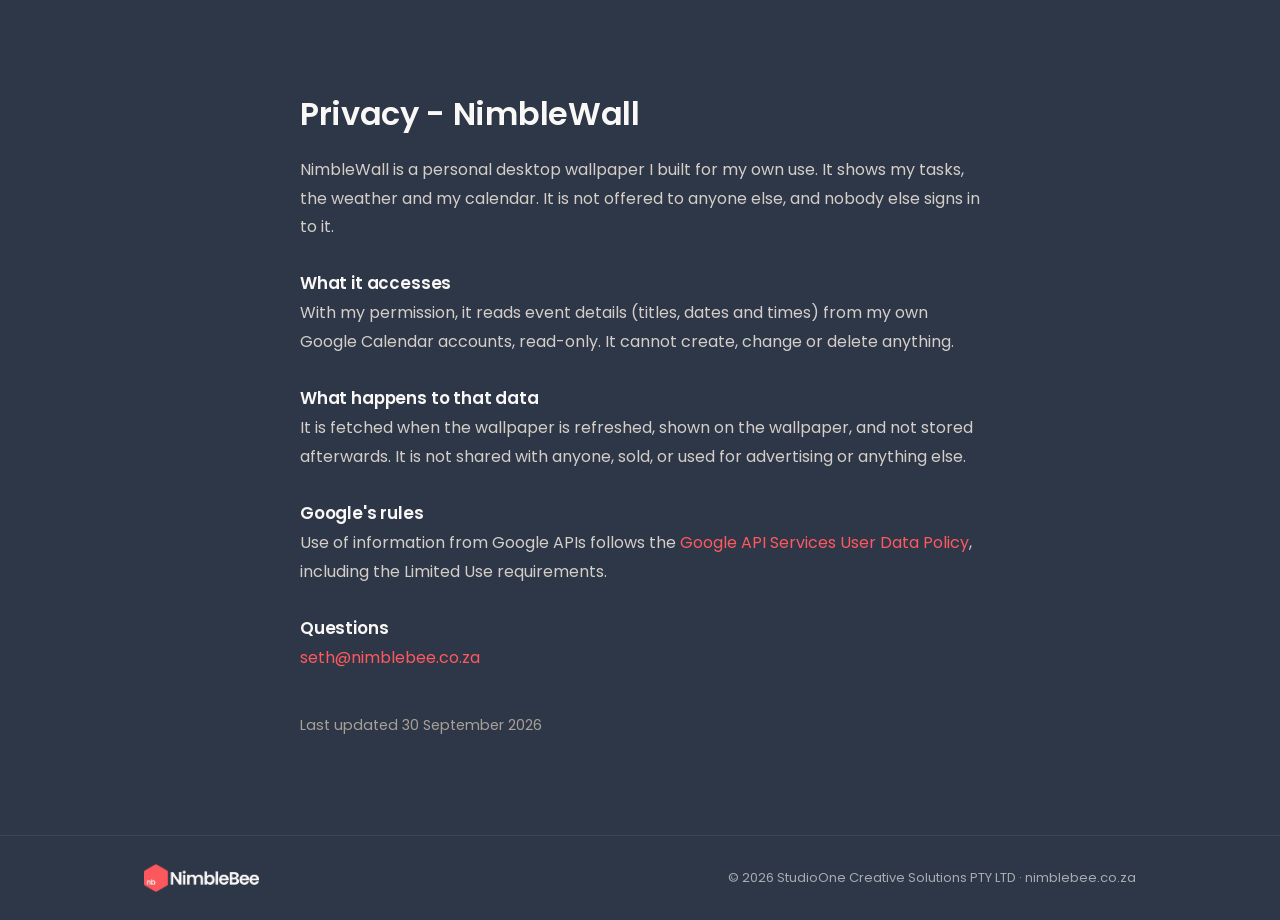
==== privacy.html @ 95781633 "Add privacy page for NimbleWall Google Calendar consent Co-Authored-By: Claude Sonnet 5.5 <noreply@a" ====
<!DOCTYPE html>
<html lang="en">
<head>
  <meta charset="UTF-8" />
  <meta name="viewport" content="width=device-width, initial-scale=1.0" />
  <title>Privacy - NimbleWall | NimbleBee</title>
  <meta name="description" content="How NimbleWall, a personal desktop wallpaper, uses Google Calendar data." />
  <meta name="robots" content="noindex" />
  <link rel="preconnect" href="https://fonts.googleapis.com" />
  <link rel="preconnect" href="https://fonts.gstatic.com" crossorigin />
  <link href="https://fonts.googleapis.com/css2?family=Cormorant+Garamond:wght@300&family=Poppins:wght@300;400;500;600;700&display=swap" rel="stylesheet" />
  <link rel="stylesheet" href="css/main.css" />
  <link rel="icon" type="image/png" sizes="32x32" href="assets/favicon/favicon-32.png" />
  <style>
    .policy { max-width: 680px; margin: 0 auto; padding: 6rem 0 5rem; }
    .policy h1 { font-size: 2rem; font-weight: 600; margin: 0 0 1.5rem; }
    .policy h2 { font-size: 1.05rem; font-weight: 600; margin: 2rem 0 0.4rem; }
    .policy p { margin: 0 0 1rem; color: var(--fg-2-on-dark); }
    .policy a { color: var(--coral); }
    .policy .updated { color: var(--fg-3-on-dark); font-size: 0.9rem; margin-top: 2.5rem; }
  </style>
</head>
<body>
  <main class="container">
    <article class="policy">
      <h1>Privacy - NimbleWall</h1>

      <p>NimbleWall is a personal desktop wallpaper I built for my own use. It shows my tasks, the weather and my calendar. It is not offered to anyone else, and nobody else signs in to it.</p>

      <h2>What it accesses</h2>
      <p>With my permission, it reads event details (titles, dates and times) from my own Google Calendar accounts, read-only. It cannot create, change or delete anything.</p>

      <h2>What happens to that data</h2>
      <p>It is fetched when the wallpaper is refreshed, shown on the wallpaper, and not stored afterwards. It is not shared with anyone, sold, or used for advertising or anything else.</p>

      <h2>Google's rules</h2>
      <p>Use of information from Google APIs follows the <a href="https://developers.google.com/terms/api-services-user-data-policy" rel="noopener">Google API Services User Data Policy</a>, including the Limited Use requirements.</p>

      <h2>Questions</h2>
      <p><a href="mailto:seth@nimblebee.co.za">seth@nimblebee.co.za</a></p>

      <p class="updated">Last updated 30 September 2026</p>
    </article>
  </main>

  <footer>
    <div class="container footer-inner">
      <img src="assets/brand/logomark - light - trans.png" alt="NimbleBee" height="28" class="footer-logo" />
      <p class="footer-copy">© 2026 StudioOne Creative Solutions PTY LTD · <a href="/" style="color:inherit">nimblebee.co.za</a></p>
    </div>
  </footer>
</body>
</html>
---- css/main.css ----
/* ================================
   NimbleBee — main.css
   ================================ */

/* --- Custom Properties (see nimblebee/design-system/ for full brand system) --- */
:root {
  /* brand */
  --charcoal:  #2D3748;
  --coral:     #FF595E;
  --emerald:   #10B981;
  --offwhite:  #FAF8F6;

  /* neutral ramp */
  --neutral-50:  #FAF8F6;
  --neutral-100: #F3EFEA;
  --neutral-200: #E8E4DF;
  --neutral-300: #D4CEC7;
  --neutral-400: #A8A097;
  --neutral-500: #78716A;
  --neutral-600: #565049;
  --neutral-700: #3D3933;
  --neutral-800: #2D3748;
  --neutral-900: #1A202C;

  /* semantic text/surface/border */
  --text-dark:        #FAF8F6;
  --text-dark-muted:  rgba(250, 248, 246, 0.60);
  --text-light:       #2D3748;
  --text-light-muted: #78716A;

  --fg-1: var(--neutral-800);
  --fg-2: var(--neutral-600);
  --fg-3: var(--neutral-500);
  --fg-1-on-dark: var(--offwhite);
  --fg-2-on-dark: var(--neutral-300);
  --fg-3-on-dark: var(--neutral-400);
  --bg-1: var(--offwhite);
  --bg-2: var(--neutral-100);
  --border-1: var(--neutral-300);

  /* status + accents */
  --positive-surface: #E7F8F1;
  --positive-base:    #10B981;
  --positive-text:    #0B8B62;
  --emphasis-surface: #FFE9EA;
  --emphasis-base:    #FF595E;
  --emphasis-text:    #D8474B;
  --accent-amber:  #F59E0B;
  --accent-cyan:   #06B6D4;
  --accent-pink:   #E11D74;
  --accent-orange: #EA580C;

  /* type */
  --font-sans:  'Poppins', system-ui, sans-serif;
  --font-serif: 'Cormorant Garamond', Georgia, serif;

  --text-display-lg: 56px;
  --text-display-md: 40px;
  --text-h3:      28px;
  --text-h4:      22px;
  --text-lede:    18px;
  --text-body:    16px;
  --text-small:   14px;
  --text-meta:    12px;
  --text-eyebrow: 24px;

  --weight-light:    300;
  --weight-regular:  400;
  --weight-medium:   500;
  --weight-semibold: 600;
  --weight-bold:     700;

  --leading-tight:  1.15;
  --leading-normal: 1.5;
  --leading-loose:  1.7;
  --tracking-eyebrow: 0.2em;

  /* layout */
  --section-pad:   clamp(5rem, 10vw, 9rem);
  --container-max: 1120px;
  --container-pad: clamp(1.5rem, 5vw, 5rem);

  /* spacing + radius scale */
  --sp-1: 4px;   --sp-2: 8px;   --sp-3: 12px;  --sp-4: 16px;  --sp-5: 24px;
  --sp-6: 32px;  --sp-7: 48px;  --sp-8: 64px;  --sp-9: 96px;  --sp-10: 128px;
  --r-sm: 2px;
  --r-md: 6px;
  --r-lg: 12px;
  --r-xl: 24px;

  /* shadows + accent glows (glow base already tuned to v3.1's 1.1x hover intensity) */
  --shadow-sm: 0 1px 2px 0 rgba(45, 55, 72, 0.08);
  --shadow-md: 0 4px 6px -1px rgba(45, 55, 72, 0.12), 0 2px 4px -2px rgba(45, 55, 72, 0.10);
  --shadow-lg: 0 10px 15px -3px rgba(45, 55, 72, 0.14), 0 4px 6px -4px rgba(45, 55, 72, 0.12);
  --glow-coral:   0 0 22px 0 rgba(255, 89, 94, 0.495);
  --glow-emerald: 0 0 22px 0 rgba(16, 185, 129, 0.495);

  /* gradients */
  --gradient-angle: 135deg;
  --gradient-section-charcoal: linear-gradient(135deg, #2D3748 0%, #1A202C 100%);
  --gradient-section-offwhite: linear-gradient(135deg, #FAF8F6 0%, #D4CEC7 100%);
  --gradient-card:              linear-gradient(135deg, #FAF8F6 0%, #F3EFEA 100%);
  --gradient-cta-coral:         linear-gradient(135deg, #FF595E 0%, #A81E23 100%);
  --gradient-cta-emerald:       linear-gradient(135deg, #10B981 0%, #006830 100%);

  /* motion */
  --ease-out:      cubic-bezier(0.25, 0.46, 0.45, 0.94);
  --ease-standard: cubic-bezier(0.4, 0, 0.2, 1);
  --stagger-step:     70ms;
  --reveal-duration: 420ms;
}

/* --- Reset --- */
*, *::before, *::after {
  box-sizing: border-box;
  margin: 0;
  padding: 0;
}

html {
  scroll-behavior: smooth;
  -webkit-font-smoothing: antialiased;
  -moz-osx-font-smoothing: grayscale;
}

body {
  background: var(--charcoal);
  color: var(--text-dark);
  font-family: var(--font-sans);
  font-size: 1rem;
  font-weight: 400;
  line-height: 1.7;
  overflow-x: clip;
}

html {
  overflow-x: clip;
}

img {
  display: block;
  max-width: 100%;
}

a {
  color: inherit;
  text-decoration: none;
}

/* --- Container --- */
.container {
  width: 100%;
  max-width: var(--container-max);
  margin: 0 auto;
  padding: 0 var(--container-pad);
}

.container-center {
  text-align: center;
  display: flex;
  flex-direction: column;
  align-items: center;
}

/* --- Sections --- */
.section-dark {
  background: var(--gradient-section-charcoal);
  color: var(--text-dark);
  padding: var(--section-pad) 0;
  position: relative;
}

.section-light {
  background: var(--gradient-section-offwhite);
  color: var(--text-light);
  padding: var(--section-pad) 0;
  position: relative;
}

/* --- Section diagonal transitions via ::after on each section --- */
.section-dark,
.section-light {
  position: relative;
  z-index: 0;
  overflow: visible;
}

/* Section dividers — plain horizontal line where one section hands off to the next
   (replaces the old diagonal clip-path wedge, which showed a visible seam against
   the new gradient section backgrounds) */
.section-dark.edge-to-light {
  border-bottom: 1px solid rgba(250, 248, 246, 0.12);
}

.section-light.edge-to-dark {
  border-bottom: 1px solid rgba(45, 55, 72, 0.10);
}

/* --- Typography --- */

/* Eyebrow / section label — Cormorant Garamond, strict brand rule:
   Light 300, upright (never italic), emerald, letter-spaced, uppercase */
.eyebrow {
  font-family: var(--font-serif);
  font-weight: 300;
  font-style: normal;
  font-size: 0.8125rem;
  letter-spacing: 0.22em;
  text-transform: uppercase;
  color: var(--emerald);
  margin-bottom: 1rem;
  display: block;
}

h1, h2, h3 {
  font-family: var(--font-sans);
  line-height: 1.12;
}

h1 {
  font-size: clamp(2.6rem, 5.5vw, 4.5rem);
  font-weight: 300;
  margin-bottom: 1.75rem;
  color: var(--text-dark);
  letter-spacing: -0.01em;
}

.h1-bold {
  font-weight: 700;
  display: block;
}

h2 {
  font-size: clamp(1.8rem, 3.5vw, 3rem);
  font-weight: 600;
  margin-bottom: 1.5rem;
  letter-spacing: -0.01em;
}

.section-light h2 {
  color: var(--text-light);
}

h3 {
  font-size: clamp(1.1rem, 1.8vw, 1.3rem);
  font-weight: 600;
  margin-bottom: 0.75rem;
}

.section-light h3 {
  color: var(--text-light);
}

p {
  line-height: 1.8;
  margin-bottom: 1.25rem;
}

p:last-child {
  margin-bottom: 0;
}

.body-lg {
  font-size: clamp(1rem, 1.4vw, 1.175rem);
  font-weight: 300;
  line-height: 1.9;
  max-width: 680px;
}

.section-light .body-lg {
  color: var(--text-light);
}

/* --- Buttons --- */
.btn {
  display: inline-block;
  font-family: var(--font-sans);
  font-size: 0.9375rem;
  font-weight: 500;
  letter-spacing: 0.02em;
  padding: 0.8125rem 2rem;
  border-radius: 999px;
  cursor: pointer;
  box-shadow: var(--shadow-sm);
  transition: filter 0.22s var(--ease-out), box-shadow 0.22s var(--ease-out);
  border: none;
  text-decoration: none;
  line-height: 1;
}

.btn-coral {
  background: var(--gradient-cta-coral);
  color: var(--offwhite);
  text-shadow: 0 1px 2px rgba(0, 0, 0, 0.2);
}

.btn:hover {
  filter: brightness(1.06);
  animation: btn-pop 280ms var(--ease-standard);
}

@keyframes btn-pop {
  0%   { transform: scale(1); }
  50%  { transform: scale(1.05); }
  100% { transform: scale(1); }
}

/* accent glow follows the surface the button sits on, not the button's own fill */
.section-dark .btn:hover {
  box-shadow: var(--shadow-sm), var(--glow-emerald);
}

.section-light .btn:hover,
#nav .btn:hover,
.persona-panel-inner .btn:hover {
  box-shadow: var(--shadow-sm), var(--glow-coral);
}

.btn-lg {
  font-size: 1.0625rem;
  padding: 1rem 2.75rem;
  margin-top: 1.5rem;
}

/* --- Forms --- */
input,
select,
textarea {
  font-family: var(--font-sans);
  font-size: var(--text-body);
  color: var(--text-light);
  background: var(--offwhite);
  border: 1.5px solid var(--border-1);
  border-radius: var(--r-md);
  padding: 0.75rem 1rem;
  transition: border-color 150ms var(--ease-standard), box-shadow 150ms var(--ease-standard);
}

input:focus,
select:focus,
textarea:focus {
  outline: none;
  border-color: var(--emerald);
  box-shadow: 0 0 0 3px rgba(16, 185, 129, 0.18);
}

/* --- Nav links (dormant — nav currently has only a logo + CTA button; ready for text links) --- */
.nav-link {
  position: relative;
  display: inline-block;
  font-family: var(--font-sans);
  font-size: 0.9375rem;
  font-weight: 500;
  color: inherit;
  text-decoration: none;
  padding-bottom: 4px;
}

.nav-link::after {
  content: '';
  position: absolute;
  left: 0;
  bottom: 0;
  height: 2px;
  width: 0%;
  background: var(--emerald);
  transition: width 440ms var(--ease-standard);
}

.section-dark .nav-link::after {
  background: var(--coral);
}

.nav-link:hover::after,
.nav-link.active::after {
  width: 100%;
}

/* --- Toggle switches (dormant — none on the site yet) ---
   Expected markup: <button class="switch" role="switch" aria-checked="false"><span class="switch-thumb"></span></button>
   Toggle JS should briefly add/remove `.is-toggling` on state change to trigger the pop keyframe. */
.switch {
  position: relative;
  display: inline-flex;
  align-items: center;
  width: 40px;
  height: 22px;
  border-radius: 999px;
  background: var(--neutral-300);
  border: none;
  padding: 0;
  cursor: pointer;
  transition: background 150ms ease;
}

.switch[aria-checked="true"] {
  background: var(--emerald);
}

.switch-thumb {
  position: absolute;
  top: 2px;
  left: 2px;
  width: 18px;
  height: 18px;
  border-radius: 50%;
  background: var(--offwhite);
  box-shadow: var(--shadow-sm);
  transition: left 150ms ease;
}

.switch[aria-checked="true"] .switch-thumb {
  left: 20px;
}

.switch.is-toggling .switch-thumb {
  animation: switch-pop 220ms var(--ease-standard);
}

@keyframes switch-pop {
  0%   { transform: scale(1); }
  50%  { transform: scale(1.18); }
  100% { transform: scale(1); }
}

/* --- NAV --- */
#nav {
  position: fixed;
  top: 0;
  left: 0;
  right: 0;
  z-index: 100;
  background: var(--offwhite);
  transition: background 0.35s ease, box-shadow 0.35s ease;
}

.nav-inner {
  display: grid;
  grid-template-columns: 1fr auto 1fr;
  align-items: center;
  width: 100%;
  padding: 0.75rem var(--container-pad);
}

.nav-logo {
  justify-self: start;
}

.nav-links {
  display: flex;
  align-items: center;
  gap: 2rem;
  justify-self: center;
}

.nav-links .nav-link {
  color: var(--text-light);
}

.nav-actions {
  display: flex;
  align-items: center;
  gap: 1.25rem;
  justify-self: end;
}

.nav-cta--mobile {
  display: none;
}

#nav.scrolled {
  background: rgba(250, 248, 246, 0.80);
  backdrop-filter: blur(12px);
  -webkit-backdrop-filter: blur(12px);
  box-shadow: 0 1px 0 rgba(45, 55, 72, 0.10);
}

.nav-logo img {
  height: 32px;
  width: auto;
  object-fit: contain;
}

/* --- Nav: hamburger toggle (hidden on desktop, shown below the nav breakpoint) --- */
.nav-toggle {
  display: none;
  flex-direction: column;
  justify-content: center;
  align-items: center;
  gap: 5px;
  width: 32px;
  height: 32px;
  padding: 0;
  background: none;
  border: none;
  cursor: pointer;
  flex-shrink: 0;
}

.nav-toggle-bar {
  display: block;
  width: 22px;
  height: 2px;
  border-radius: 2px;
  background: var(--text-light);
  transition: transform 220ms var(--ease-standard), opacity 220ms var(--ease-standard);
}

#nav.nav-open .nav-toggle-bar:nth-child(1) {
  transform: translateY(7px) rotate(45deg);
}

#nav.nav-open .nav-toggle-bar:nth-child(2) {
  opacity: 0;
}

#nav.nav-open .nav-toggle-bar:nth-child(3) {
  transform: translateY(-7px) rotate(-45deg);
}

@media (max-width: 860px) {
  .nav-inner {
    display: flex;
    justify-content: space-between;
    align-items: center;
  }

  .nav-toggle {
    display: flex;
  }

  .nav-links {
    position: absolute;
    top: 100%;
    left: 0;
    right: 0;
    width: 100%;
    flex-direction: column;
    align-items: flex-start;
    gap: 0;
    background: var(--offwhite);
    padding: 0 var(--container-pad);
    max-height: 0;
    overflow: hidden;
    box-shadow: 0 1px 0 rgba(45, 55, 72, 0.10);
    transition: max-height 320ms var(--ease-standard), padding 320ms var(--ease-standard);
  }

  #nav.nav-open .nav-links {
    max-height: 420px;
    padding: 0.5rem var(--container-pad) 1.5rem;
  }

  .nav-links .nav-link {
    width: 100%;
    padding: 0.875rem 0;
  }

  .nav-actions .nav-cta {
    display: none;
  }

  .nav-cta--mobile {
    display: block;
    width: 100%;
    text-align: center;
    margin-top: 0.75rem;
  }
}

/* --- HERO --- */
#hero {
  min-height: 100vh;
  display: flex;
  align-items: center;
  position: relative;
  overflow: hidden; /* clips hex cluster at viewport edges */
  padding-top: calc(var(--section-pad) + 80px);
  padding-bottom: var(--section-pad);
}

.hero-content {
  position: relative;
  z-index: 2;
  max-width: 560px;
}

.hero-body {
  font-size: clamp(1rem, 1.3vw, 1.1rem);
  font-weight: 300;
  color: var(--text-dark-muted);
  max-width: 500px;
  margin-bottom: 2.5rem;
  line-height: 1.85;
}

/* Hero background video */
.hero-video-bg {
  position: absolute;
  inset: 0;
  z-index: 0;
  overflow: hidden;
}

.hero-video-bg video {
  position: absolute;
  inset: 0;
  width: 100%;
  height: 100%;
  object-fit: cover;
  display: block;
}

.hero-video--intro {
  z-index: 2;
  opacity: 1;
  transition: opacity 0.6s ease;
}

.hero-video--intro.is-hidden {
  opacity: 0;
}

.hero-video--loop {
  z-index: 1;
}

.hero-video-scrim {
  position: absolute;
  inset: 0;
  z-index: 3; /* was stacking under both videos (their z-index:1/2 beat this
                 element's default z-index:auto) — overlay had zero effect */
  background: rgba(45, 55, 72, 0.55);
}

/* Scroll-down cue — only needed on mobile, where the hero is capped short of
   100vh and the next section's fade-in content isn't visible yet, so the
   peek at the bottom would otherwise just look like a blank strip */
.hero-scroll-cue {
  display: none;
  position: absolute;
  left: 50%;
  bottom: 18px;
  z-index: 4;
  pointer-events: none;
  transform: translateX(-50%);
  animation: hero-scroll-bounce 1.8s ease-in-out infinite;
}

.hero-scroll-cue::before {
  content: '';
  display: block;
  width: 10px;
  height: 10px;
  border-right: 2px solid rgba(250, 248, 246, 0.6);
  border-bottom: 2px solid rgba(250, 248, 246, 0.6);
  transform: rotate(45deg);
}

@keyframes hero-scroll-bounce {
  0%, 100% { transform: translateX(-50%) translateY(0); opacity: 0.5; }
  50%      { transform: translateX(-50%) translateY(6px); opacity: 0.9; }
}

@media (max-width: 700px) {
  /* video subject (hex) sits right-of-centre in the source frame; on a tall
     mobile crop a plain centre object-position pushes most of it off-screen */
  .hero-video-bg video {
    object-position: 68% center;
  }

  .hero-video-scrim {
    background: linear-gradient(90deg, rgba(45, 55, 72, 0.72) 0%, rgba(45, 55, 72, 0.60) 55%, rgba(45, 55, 72, 0.45) 100%);
  }

  /* pull the hero in a bit short of 100vh so the next section peeks at the
     bottom (also nudges the video's cover-scale down slightly, showing a
     little more of the source frame width). min-height is a content-safe
     floor so nothing clips on short devices — the peek just shrinks there. */
  #hero {
    min-height: 744px;
    height: 744px;
  }

  .hero-content {
    text-align: center;
  }

  .hero-content .eyebrow {
    text-align: left;
    margin-bottom: 1.5rem;
  }

  .hero-content h1 {
    margin-bottom: 2.25rem;
  }

  .hero-content .hero-body {
    margin-bottom: 2.75rem;
  }

  .hero-scroll-cue {
    display: block;
  }
}

/* Hero hex cluster — animated on load, exits on scroll */
.hero-hexes {
  position: absolute;
  right: -350px;
  top: 50%;
  transform: translateY(-50%);
  width: 1400px;
  height: 1400px;
  pointer-events: none;
  z-index: 1;
  will-change: transform, opacity;
}

.hero-hex {
  position: absolute;
  width: 440px;
  height: 510px;
  opacity: 0.22;
  transition: transform 1.4s var(--ease-out), opacity 1.4s var(--ease-out);
  will-change: transform, opacity;
}

.hero-hex img {
  width: 100%;
  height: 100%;
  object-fit: contain;
  display: block;
  filter: brightness(1.4);
}

/* Honeycomb cluster positions — doubled from original 220×255px layout.
   Container 1400×1400, cluster center at (700,700).
   Each div top-left = center_x - 220, center_y - 255 */
.hero-hex:nth-child(1) { left: 480px; top: 445px; transition-delay: 0s; }     /* center */
.hero-hex:nth-child(2) { left: 700px; top:  65px; transition-delay: 0.08s; }  /* NE */
.hero-hex:nth-child(3) { left: 920px; top: 445px; transition-delay: 0.16s; }  /* E */
.hero-hex:nth-child(4) { left: 700px; top: 825px; transition-delay: 0.24s; }  /* SE */
.hero-hex:nth-child(5) { left: 260px; top: 825px; transition-delay: 0.32s; }  /* SW */
.hero-hex:nth-child(6) { left:  40px; top: 445px; transition-delay: 0.40s; }  /* W */
.hero-hex:nth-child(7) { left: 260px; top:  65px; transition-delay: 0.48s; }  /* NW */

/* --- Scroll reveal --- */
.reveal {
  opacity: 0;
  transform: translateY(28px);
  transition: opacity var(--reveal-duration) var(--ease-standard), transform var(--reveal-duration) var(--ease-standard);
}

.reveal.is-visible {
  opacity: 1;
  transform: translateY(0);
}

/* staggered card reveals — ~70ms per sibling */
.persona-cards .reveal:nth-child(1) { transition-delay: 0ms; }
.persona-cards .reveal:nth-child(2) { transition-delay: var(--stagger-step); }
.persona-cards .reveal:nth-child(3) { transition-delay: calc(var(--stagger-step) * 2); }

.product-cards .reveal:nth-child(1) { transition-delay: 0ms; }
.product-cards .reveal:nth-child(2) { transition-delay: var(--stagger-step); }
.product-cards .reveal:nth-child(3) { transition-delay: calc(var(--stagger-step) * 2); }

/* --- Skeleton shimmer (loading-placeholder utility) --- */
.skeleton {
  background: linear-gradient(90deg, var(--neutral-200) 0%, var(--neutral-100) 50%, var(--neutral-200) 100%);
  background-size: 200% 100%;
  animation: skeleton-shimmer 1.6s ease-in-out infinite;
  border-radius: var(--r-md);
}

@keyframes skeleton-shimmer {
  0%   { background-position: 200% 0; }
  100% { background-position: -200% 0; }
}

/* --- Proof stats (count-up) --- */
.proof-stats {
  display: flex;
  gap: 3rem;
  margin: 2.5rem 0 3rem;
}

.proof-stat-num {
  display: block;
  font-family: var(--font-sans);
  font-size: 2.125rem;
  font-weight: 600;
  color: var(--text-dark);
  line-height: 1;
}

.proof-stat-label {
  margin-top: 0.4rem;
  font-size: 0.875rem;
  color: var(--text-dark-muted);
}

.proof-stats-source {
  font-size: 0.75rem;
  color: var(--text-dark-muted);
  opacity: 0.6;
  margin-top: -1.75rem;
  margin-bottom: 3rem;
  text-align: center;
}

/* centre h2/subline/body at every size — eyebrow stays left (default,
   section isn't container-center); stats row is centred as a group too */
#proof h2,
#proof .proof-subline,
#proof > .container > p:not(.eyebrow):not(.proof-subline):not(.proof-stats-source) {
  text-align: center;
  max-width: 700px;
  margin-left: auto;
  margin-right: auto;
}

.proof-stats {
  justify-content: center;
  text-align: center;
}

/* stats go 2x2 on mobile since 4 no longer fit one row */
@media (max-width: 700px) {
  .proof-stats {
    display: grid;
    grid-template-columns: repeat(2, 1fr);
    gap: 2rem 1.5rem;
  }
}

/* --- Problem section grid --- */
.problem-grid {
  display: grid;
  grid-template-columns: 1fr 1fr;
  gap: 4rem;
  align-items: center;
}

.problem-graphic {
  display: flex;
  align-items: center;
  justify-content: center;
}

/* stack the problem-section grid to 1 column — keep DOM order
   (eyebrow + heading + paragraph, then animation below) and centre text */
@media (max-width: 700px) {
  .problem-grid {
    grid-template-columns: 1fr;
    gap: 2.5rem;
  }

  .problem-text {
    text-align: center;
  }

  .problem-text .eyebrow {
    text-align: left;
  }

  .problem-graphic {
    max-width: 320px;
    margin: 0 auto;
  }
}

.problem-placeholder {
  width: 100%;
  aspect-ratio: 1 / 1;
  border: 1.5px dashed rgba(45, 55, 72, 0.20);
  border-radius: 16px;
  display: flex;
  align-items: center;
  justify-content: center;
}

/* --- Problem section: tool-ecosystem hex animation --- */
.problem-anim {
  width: 100%;
  aspect-ratio: 1 / 1;
  position: relative;
}

.problem-anim svg {
  width: 100%;
  height: 100%;
  display: block;
  overflow: visible;
}

.problem-anim .spoke,
.problem-anim .hexmark-group {
  transform-box: fill-box;
  transform-origin: 50% 50%;
}

.problem-anim .spoke image,
.problem-anim .hexmark-group image {
  filter: drop-shadow(0 10px 18px rgba(45, 55, 72, 0.22)) drop-shadow(0 3px 6px rgba(45, 55, 72, 0.14));
}

/* Ambient tabletop shadow beneath the whole composition. Grows in as the
   shapes gather (matches the combined stagger + hexmark-reveal duration)
   and shrinks out with the hexmark's exit fade. Stays constant size through
   the hold / pop-out / grow phases because the ring's outer reach and the
   grown hexmark's radius are the same value by design — see problemGrowScale. */
.problem-shadow {
  opacity: 0;
  transform: scale(0.4);
  transform-box: fill-box;
  transform-origin: 50% 50%;
  filter: blur(8px);
  transition: opacity 0.5s cubic-bezier(.5, 0, .75, 0), transform 0.5s cubic-bezier(.5, 0, .75, 0);
}

.problem-shadow.show {
  opacity: 1;
  transform: scale(1);
  transition: opacity 1.7s cubic-bezier(.22, .61, .36, 1), transform 1.7s cubic-bezier(.22, .61, .36, 1);
}

.problem-anim .spoke {
  opacity: 0;
  transform: scale(0);
}

.problem-anim .spoke.show {
  animation: problem-pop-in 0.45s cubic-bezier(.34, 1.56, .64, 1) forwards;
}

.problem-anim .spoke.pop-out {
  animation: problem-pop-out 0.35s cubic-bezier(.5, 0, .75, 0) forwards;
}

@keyframes problem-pop-in {
  0%   { opacity: 0; transform: scale(0); }
  100% { opacity: 1; transform: scale(1); }
}

@keyframes problem-pop-out {
  0%   { opacity: 1; transform: scale(1); }
  35%  { opacity: 1; transform: scale(1.12); }
  100% { opacity: 0; transform: scale(0); }
}

.problem-anim .hexmark-group {
  opacity: 0;
  transform: scale(0);
}

.problem-anim .hexmark-group.show {
  animation: problem-pop-in 0.35s cubic-bezier(.34, 1.56, .64, 1) forwards;
}

.problem-anim .hexmark-group.grow {
  animation: problem-grow-pop 0.55s cubic-bezier(.34, 1.56, .64, 1) forwards;
}

/* every keyframe sets BOTH opacity and transform explicitly — avoids a bug
   where stacking two animation-triggering classes at once let the cascade
   silently drop the held opacity from the previous animation.
   --grow-scale is computed in JS from the actual spoke geometry, so the
   hexmark always grows to exactly fill the vacated ring footprint. */
@keyframes problem-grow-pop {
  0%   { opacity: 1; transform: scale(1); }
  60%  { opacity: 1; transform: scale(calc(var(--grow-scale, 2.8) * 1.045)); }
  100% { opacity: 1; transform: scale(var(--grow-scale, 2.8)); }
}

.problem-anim .hexmark-group.exit {
  animation: problem-exit-fade 0.5s cubic-bezier(.5, 0, .75, 0) forwards;
}

@keyframes problem-exit-fade {
  0%   { opacity: 1; transform: scale(var(--grow-scale, 2.8)); }
  100% { opacity: 0; transform: scale(calc(var(--grow-scale, 2.8) * 0.9)); }
}

.problem-placeholder .placeholder-label {
  color: var(--text-light-muted);
  font-size: 0.8125rem;
  opacity: 0.6;
  margin: 0;
}

/* --- What We Do hex (Section 03) --- */
/* Clip wrapper: sits flush with section, clips top/bottom only.
   clip-path right extends 200vw so the hex can bleed off the right edge. */
.what-hex-clip {
  position: absolute;
  inset: 0;
  clip-path: inset(0 -200vw 0 0);
  pointer-events: none;
  z-index: 0;
}

.what-hex-icon {
  position: absolute;
  width: 1080px;
  height: 1080px;
  top: 50%;
  /* Centre aligns with the right-column position of the old grid layout */
  left: calc(50% + 20px);
  transform: translateY(-50%);
  opacity: 0.15;
  will-change: transform;
}

#what .what-body {
  color: var(--text-dark-muted);
  max-width: 620px;
}

#what h2 {
  max-width: 620px;
}

/* centre h2/body on mobile — eyebrow stays left. Font-size is a separate
   later pass, not part of this fix. */
@media (max-width: 700px) {
  #what h2,
  #what .what-body {
    text-align: center;
    margin-left: auto;
    margin-right: auto;
  }

  #why h2,
  #why .body-lg {
    text-align: center;
    margin-left: auto;
    margin-right: auto;
  }
}

/* --- Before / During / After cards --- */
.bda-cards {
  display: grid;
  grid-template-columns: repeat(3, 1fr);
  gap: 1.5rem;
  margin: 3rem 0;
}

.bda-card {
  background: var(--gradient-card);
  border: 1px solid var(--border-1);
  border-radius: var(--r-lg);
  padding: 1.75rem;
  box-shadow: var(--shadow-sm);
  transition: transform 0.24s var(--ease-standard), box-shadow 0.24s var(--ease-standard);
}

.bda-card:hover {
  transform: translateY(-4px);
  box-shadow: var(--shadow-md), var(--glow-coral);
}

.bda-label {
  font-family: var(--font-sans);
  font-weight: 700;
  font-size: 1.125rem;
  color: var(--charcoal);
  margin-bottom: 0.75rem;
  line-height: 1;
}

.bda-card p:last-child {
  font-size: 0.9375rem;
  color: var(--text-light-muted);
  line-height: 1.7;
}

/* --- Steps --- */
.steps {
  display: grid;
  grid-template-columns: repeat(3, 1fr);
  gap: 2rem;
  padding-top: 3rem;
  border-top: 1px solid rgba(45, 55, 72, 0.10);
}

.step p {
  font-size: 0.9375rem;
  color: var(--text-light-muted);
}

/* --- Social proof --- */
.proof-subline {
  font-size: 1.0625rem;
  font-weight: 500;
  color: var(--text-dark-muted);
  margin-bottom: 1.25rem;
  display: block;
}

.product-cards {
  display: grid;
  grid-template-columns: repeat(3, 1fr);
  gap: 1.5rem;
  margin-top: 3rem;
}

/* Flip wrapper: perspective lives on the outer element so the inner rotateY
   reads as 3D; hover-lift also stays on the outer so it never fights the
   inner's own flip transform (two different elements, transforms compose
   independently instead of overwriting one another). */
.product-card {
  perspective: 1600px;
  transition: transform 0.24s var(--ease-standard);
}

.product-card--flip {
  cursor: pointer;
}

.product-card:hover {
  transform: translateY(-4px);
}

.product-card:hover .product-card-face {
  background: rgba(250, 248, 246, 0.08);
  box-shadow: 0 16px 40px rgba(0, 0, 0, 0.25), var(--glow-emerald);
}

.product-card:hover .product-card-flip-hint {
  color: var(--text-dark);
}

/* Front stays in normal flow (so its content height sets the card's height);
   back is absolutely positioned to overlay that same box — avoids needing a
   fixed/aspect-ratio height while card copy lengths vary card to card. */
.product-card-inner {
  position: relative;
  transform-style: preserve-3d;
  transition: transform 0.6s var(--ease-standard);
}

.product-card--flip.is-flipped .product-card-inner {
  transform: rotateY(180deg);
}

.product-card-face {
  /* dark surface: no v3.1 gradient token for this context, so keep the flat translucent fill */
  background: rgba(250, 248, 246, 0.05);
  border: 1px solid rgba(250, 248, 246, 0.09);
  border-radius: var(--r-lg);
  padding: 1.75rem;
  backface-visibility: hidden;
  transition: background 0.24s var(--ease-standard), box-shadow 0.24s var(--ease-standard);
}

.product-card-front {
  display: flex;
  flex-direction: column;
}

.product-card-back {
  position: absolute;
  inset: 0;
  transform: rotateY(180deg);
  display: flex;
  flex-direction: column;
  /* backface-visibility only hides the paint, not hit-testing — without this,
     the absolutely-positioned back stacks above the front by default and
     silently eats clicks (including its own hidden gallery/video controls)
     before the card has ever been flipped */
  pointer-events: none;
}

.product-card--flip.is-flipped .product-card-back {
  pointer-events: auto;
}

.product-card--flip.is-flipped .product-card-front {
  pointer-events: none;
}

.product-icon {
  width: 48px;
  height: 48px;
  margin-bottom: 1.25rem;
}

.product-card h3 {
  color: var(--text-dark);
  margin-bottom: 0.5rem;
}

.product-tagline {
  font-size: 0.875rem;
  font-weight: 400;
  color: var(--emerald);
  margin-bottom: 1rem;
  line-height: 1.55;
}

.product-card-front > p:last-child {
  font-size: 0.9rem;
  color: var(--text-dark-muted);
  line-height: 1.7;
}

.product-card-flip-hint {
  align-self: flex-start;
  margin-top: 1.25rem;
  font-family: var(--font-sans);
  font-size: 0.8125rem;
  font-weight: 500;
  color: var(--emerald);
  display: inline-flex;
  align-items: center;
  gap: 0.35rem;
  transition: color 0.2s var(--ease-standard);
}

.product-card-flip-hint--back {
  align-self: flex-end;
  margin-top: 0;
  margin-bottom: 1rem;
  color: var(--text-dark-muted);
}

/* --- Flip-card back: media gallery (images + tap-to-play YouTube) --- */
.flip-gallery {
  position: relative;
  flex: 1;
  min-height: 160px;
  display: flex;
  overflow-x: auto;
  scroll-snap-type: x mandatory;
  scrollbar-width: none;
  border-radius: var(--r-md);
}

.flip-gallery::-webkit-scrollbar {
  display: none;
}

.flip-gallery-track {
  display: flex;
  width: 100%;
}

.flip-slide {
  flex: 0 0 100%;
  scroll-snap-align: start;
  background: rgba(250, 248, 246, 0.04);
  display: flex;
  align-items: center;
  justify-content: center;
  border-radius: var(--r-md);
}

.flip-slide-icon {
  width: 72px;
  height: 72px;
}

.flip-slide-video {
  position: relative;
  cursor: pointer;
}

.flip-video-thumb {
  width: 100%;
  height: 100%;
  object-fit: cover;
  border-radius: var(--r-md);
}

.flip-video-play {
  position: absolute;
  top: 50%;
  left: 50%;
  transform: translate(-50%, -50%);
  width: 44px;
  height: 44px;
  border-radius: 50%;
  background: rgba(45, 55, 72, 0.55);
  border: 1.5px solid rgba(250, 248, 246, 0.5);
  color: var(--text-dark);
  font-size: 0.9375rem;
  display: flex;
  align-items: center;
  justify-content: center;
  cursor: pointer;
}

.flip-slide-video iframe {
  width: 100%;
  height: 100%;
  border: 0;
  display: block;
  border-radius: var(--r-md);
}

.flip-gallery-nav {
  position: absolute;
  top: 50%;
  transform: translateY(-50%);
  width: 32px;
  height: 32px;
  border-radius: 50%;
  background: rgba(45, 55, 72, 0.6);
  border: 1px solid rgba(250, 248, 246, 0.2);
  color: var(--text-dark);
  cursor: pointer;
  display: flex;
  align-items: center;
  justify-content: center;
  font-size: 1rem;
  line-height: 1;
}

.flip-gallery-prev { left: 0.5rem; }
.flip-gallery-next { right: 0.5rem; }

.flip-gallery-dots {
  display: flex;
  justify-content: center;
  gap: 0.4rem;
  margin-top: 0.75rem;
}

.flip-gallery-dot {
  width: 6px;
  height: 6px;
  border-radius: 50%;
  background: rgba(250, 248, 246, 0.25);
  transition: background 0.2s var(--ease-standard), transform 0.2s var(--ease-standard);
}

.flip-gallery-dot.is-active {
  background: var(--emerald);
  transform: scale(1.25);
}

/* --- Case studies (mobile): full-bleed tap switcher + swipeable media gallery ---
   Desktop keeps .product-cards (3-across grid) untouched. Mobile hides that grid
   and shows this instead: tabs are tap-only (no scroll/swipe on the outer switcher
   at all), so there's no gesture conflict with the swipeable inner .case-gallery. */
.case-mobile {
  display: none;
}

@media (max-width: 700px) {
  .product-cards {
    display: none;
  }

  .case-mobile {
    display: block;
    width: 100vw;
    position: relative;
    left: 50%;
    margin-left: -50vw;
    margin-top: 3rem;
  }

  .case-tabs {
    display: flex;
    flex-wrap: wrap;
    justify-content: center;
    gap: 0.5rem;
    padding: 0 var(--container-pad);
    margin-bottom: 1.5rem;
  }

  .case-tab {
    font-family: var(--font-sans);
    font-size: 0.875rem;
    font-weight: 500;
    color: var(--text-dark-muted);
    background: rgba(250, 248, 246, 0.06);
    border: 1px solid rgba(250, 248, 246, 0.12);
    border-radius: 999px;
    padding: 0.5rem 1.25rem;
    cursor: pointer;
    transition: background 0.2s var(--ease-standard), border-color 0.2s var(--ease-standard), color 0.2s var(--ease-standard);
  }

  .case-tab.is-active {
    background: var(--emerald);
    border-color: var(--emerald);
    color: var(--text-dark);
  }

  .case-panel[hidden] {
    display: none;
  }

  /* Gallery bleeds edge-to-edge; text content below keeps normal container padding */
  .case-gallery {
    width: 100%;
    overflow-x: auto;
    display: flex;
    scroll-snap-type: x mandatory;
    -webkit-overflow-scrolling: touch;
    scrollbar-width: none;
  }

  .case-gallery::-webkit-scrollbar {
    display: none;
  }

  .case-gallery-track {
    display: flex;
    width: 100%;
  }

  .case-slide {
    flex: 0 0 100%;
    scroll-snap-align: start;
    aspect-ratio: 16 / 11;
    background: rgba(250, 248, 246, 0.05);
    display: flex;
    align-items: center;
    justify-content: center;
  }

  .case-slide-icon {
    width: 96px;
    height: 96px;
  }

  .case-gallery-dots {
    display: flex;
    justify-content: center;
    gap: 0.5rem;
    margin: 0.9rem 0 0;
  }

  .case-gallery-dot {
    width: 6px;
    height: 6px;
    border-radius: 50%;
    background: rgba(250, 248, 246, 0.25);
    transition: background 0.2s var(--ease-standard), transform 0.2s var(--ease-standard);
  }

  .case-gallery-dot.is-active {
    background: var(--emerald);
    transform: scale(1.25);
  }

  /* Tap-to-play video slide plumbing — not used by any current case study yet */
  .case-slide-video {
    position: relative;
    cursor: pointer;
  }

  .case-video-thumb {
    width: 100%;
    height: 100%;
    object-fit: cover;
  }

  .case-video-play {
    position: absolute;
    top: 50%;
    left: 50%;
    transform: translate(-50%, -50%);
    width: 56px;
    height: 56px;
    border-radius: 50%;
    background: rgba(45, 55, 72, 0.55);
    border: 1.5px solid rgba(250, 248, 246, 0.5);
    color: var(--text-dark);
    font-size: 1.125rem;
    display: flex;
    align-items: center;
    justify-content: center;
    cursor: pointer;
  }

  .case-slide-video iframe {
    width: 100%;
    height: 100%;
    border: 0;
    display: block;
  }

  .case-body {
    padding: 1.75rem var(--container-pad) 0;
  }

  .case-body h3 {
    color: var(--text-dark);
    margin-bottom: 0.5rem;
  }
}

/* --- Contact / CTA --- */
.section-contact {
  overflow: hidden;
}

.contact-hex {
  position: absolute;
  width: 520px;
  height: auto;
  opacity: 0.04;
  left: 50%;
  top: 50%;
  transform: translate(-50%, -50%);
  pointer-events: none;
  z-index: 0;
}

.section-contact .container {
  position: relative;
  z-index: 1;
}

.section-contact h2 {
  max-width: 560px;
}

.section-contact .body-lg {
  color: var(--text-dark-muted);
  max-width: 560px;
}

/* eyebrow stays left like every other section — .container-center centres the
   rest of this section's flex column, but the eyebrow should opt back out */
.section-contact .eyebrow {
  align-self: flex-start;
}

.contact-form {
  width: 100%;
  max-width: 480px;
  margin-top: 0.5rem;
  display: flex;
  flex-direction: column;
  gap: 1rem;
}

.contact-form-row {
  display: flex;
  gap: 1rem;
}

.contact-form-row input {
  flex: 1 1 0;
  min-width: 0;
}

.contact-form textarea {
  resize: vertical;
  min-height: 90px;
}

.contact-form-actions {
  display: flex;
  flex-direction: column;
  align-items: center;
  gap: 0.85rem;
  margin-top: 0.25rem;
}

.contact-form-actions .btn-lg {
  margin-top: 0;
}

.contact-whatsapp-link {
  font-size: 0.9375rem;
  font-weight: 500;
  color: var(--text-dark-muted);
  text-decoration: underline;
  text-underline-offset: 3px;
  transition: color 0.2s var(--ease-standard);
}

.contact-whatsapp-link:hover {
  color: var(--text-dark);
}

@media (max-width: 700px) {
  .contact-form-row {
    flex-direction: column;
  }
}

/* --- Persona Picker (Section 05) --- */
.persona-picker {
  width: 100%;
}

.persona-cards {
  display: grid;
  grid-template-columns: repeat(3, 1fr);
  gap: 1.25rem;
}

.persona-card {
  background: var(--gradient-card);
  border: 1.5px solid rgba(45, 55, 72, 0.12);
  box-shadow: 0 4px 20px rgba(0, 0, 0, 0.18), 0 1px 4px rgba(0, 0, 0, 0.10);
  border-radius: var(--r-lg);
  padding: 2rem 1.75rem;
  display: flex;
  flex-direction: column;
  align-items: flex-start;
  gap: 0.5rem;
  cursor: pointer;
  text-align: left;
  font-family: var(--font-sans);
  color: var(--text-light);
  transition: background 0.22s var(--ease-standard), border-color 0.22s var(--ease-standard), transform 0.22s var(--ease-standard), box-shadow 0.22s var(--ease-standard);
}

.persona-card:hover {
  background: #fff;
  border-color: rgba(45, 55, 72, 0.22);
  transform: translateY(-4px);
  box-shadow: var(--shadow-md), var(--glow-coral);
}

.persona-card[aria-selected="false"] {
  opacity: 0.80;
}

.persona-card[aria-selected="true"] {
  background: #fff;
  border: 4px solid var(--emerald);
  transform: translateY(-4px);
  box-shadow: 0 8px 24px rgba(45, 55, 72, 0.10);
  opacity: 1;
}

.persona-icon {
  width: 44px;
  height: 44px;
  margin-bottom: 0.75rem;
  opacity: 0.80;
  transition: opacity 0.22s;
}

.persona-card[aria-selected="true"] .persona-icon {
  opacity: 1;
}

.persona-title {
  font-size: 1.0625rem;
  font-weight: 600;
  line-height: 1.3;
  color: var(--text-light);
}

.persona-sub {
  font-size: 0.8125rem;
  color: var(--text-light-muted);
  line-height: 1.5;
}

.persona-dots {
  display: none;
}

/* Rebuild the 3-across grid as a native scroll-snap swipeable row — cards
   don't fit side by side on mobile. Tap-to-select is untouched (still the
   click handler in js/main.js); swiping here only browses, it doesn't select. */
@media (max-width: 700px) {
  .persona-cards {
    display: flex;
    overflow-x: auto;
    scroll-snap-type: x mandatory;
    -webkit-overflow-scrolling: touch;
    gap: 1rem;
    padding-bottom: 0.25rem;
    scrollbar-width: none;
  }

  .persona-cards::-webkit-scrollbar {
    display: none;
  }

  .persona-card {
    flex: 0 0 88%;
    scroll-snap-align: start;
  }

  .persona-dots {
    display: flex;
    justify-content: center;
    gap: 0.5rem;
    margin-top: 1.25rem;
  }

  .persona-dot {
    width: 8px;
    height: 8px;
    border-radius: 50%;
    background: rgba(255, 255, 255, 0.25);
    transition: background 0.2s var(--ease-standard), transform 0.2s var(--ease-standard);
  }

  .persona-dot.is-active {
    background: var(--emerald);
    transform: scale(1.25);
  }
}

/* Panel */
.persona-panel {
  margin-top: 1.5rem;
  opacity: 0;
  transform: translateY(10px);
  transition: opacity 0.36s var(--ease-out), transform 0.36s var(--ease-out);
  pointer-events: none;
}

.persona-panel.visible {
  opacity: 1;
  transform: translateY(0);
  pointer-events: auto;
}

.persona-panel-inner {
  background: var(--offwhite);
  border: 1px solid rgba(45, 55, 72, 0.10);
  border-radius: 16px;
  padding: 2.5rem 2.5rem 2rem;
}

.persona-ba {
  display: grid;
  grid-template-columns: 1fr 1fr;
  gap: 2.5rem;
  margin-bottom: 2rem;
}

/* stack Before above After on mobile — DOM order already puts Before first */
@media (max-width: 700px) {
  .persona-ba {
    grid-template-columns: 1fr;
    gap: 2rem;
  }
}

.persona-ba-col-label {
  font-family: var(--font-sans);
  font-size: 0.75rem;
  font-weight: 700;
  letter-spacing: 0.12em;
  text-transform: uppercase;
  margin-bottom: 1.25rem;
  display: block;
}

.persona-ba-col--before .persona-ba-col-label {
  color: var(--coral);
}

.persona-ba-col--after .persona-ba-col-label {
  color: var(--emerald);
}

.persona-ba-list {
  list-style: none;
  display: flex;
  flex-direction: column;
  gap: 0.75rem;
}

.persona-ba-list li {
  font-size: 0.9375rem;
  color: var(--text-light-muted);
  line-height: 1.55;
  padding-left: 1.25rem;
  position: relative;
}

.persona-ba-list li::before {
  content: '';
  position: absolute;
  left: 0;
  top: 0.55em;
  width: 6px;
  height: 6px;
  border-radius: 50%;
}

.persona-ba-col--before .persona-ba-list li::before {
  background: var(--coral);
  opacity: 0.55;
}

.persona-ba-col--after .persona-ba-list li::before {
  background: var(--emerald);
  opacity: 0.70;
}

.persona-ba-col--after .persona-ba-list li {
  color: var(--text-light);
}

.persona-panel-cta {
  display: flex;
  align-items: center;
  padding-top: 1.75rem;
  border-top: 1px solid rgba(45, 55, 72, 0.10);
}

.persona-panel-cta .btn {
  background: var(--gradient-cta-emerald);
  color: var(--offwhite);
  text-shadow: 0 1px 2px rgba(0, 0, 0, 0.2);
}

/* --- Placeholders (to be replaced section by section) --- */
.section-placeholder {
  margin-top: 4rem;
  padding: 3rem;
  border: 1px dashed rgba(250, 248, 246, 0.14);
  border-radius: 8px;
  text-align: center;
}

.section-placeholder-light {
  border-color: rgba(45, 55, 72, 0.14);
}

.placeholder-label {
  font-size: 0.8125rem;
  font-weight: 500;
  letter-spacing: 0.04em;
  color: var(--text-dark-muted);
  margin: 0;
  opacity: 0.5;
}

.section-placeholder-light .placeholder-label {
  color: var(--text-light-muted);
}

/* --- How It Works (Section 06) — two independent layouts toggled by breakpoint.
   Desktop keeps the original vertical position:sticky narrative stepper; mobile uses a
   horizontal swipeable "tapestry" (native scroll-snap + tap-to-jump dot rail), which is
   what actually fixed the old layout breaking on small screens. Toggle sits at the same
   700px breakpoint used sitewide. Shared pieces (hex honeycomb, dashboard card, process
   list structure) are defined once below and used by both. --- */

#how {
  padding: 0;
}

.how-mobile {
  display: none;
}

@media (max-width: 700px) {
  .how-desktop {
    display: none;
  }

  .how-mobile {
    display: block;
    padding: var(--section-pad) 0;
  }
}

/* ============ SHARED: scattered-tools honeycomb ============
   Hex badges styled to match the Problem section's icon badges (mint ring, white
   gradient fill, emerald icon). Corner radius follows the sitewide hexagon rule
   (nimblebee/design-system/guidelines/hexagon-radius.card.html — 12% of hex
   height); gap between hexes is applied identically on every edge (flat sides and
   angled sides alike) by deriving the row offset from the same hex geometry rather
   than an eyeballed margin. */
.how-hexgrid {
  display: flex;
  flex-direction: column;
  align-items: center;
}

.how-hex-row {
  display: flex;
  gap: 4px;
}

/* -0.25 * hex-height + 0.866 * gap — the vertical offset that puts a 4px gap on the
   angled edges between rows to match the 4px flex `gap` already used within a row */
.how-hex-row-b {
  margin-top: -15.74px;
}

.how-hex {
  position: relative;
  width: 66.51px;
  height: 76.8px;
  flex-shrink: 0;
}

.how-hex-border,
.how-hex-fill {
  position: absolute;
}

.how-hex-border {
  inset: 0;
  clip-path: path("M28.65,2.66 A9.22,9.22 0 0 1 37.86,2.66 L61.90,16.54 A9.22,9.22 0 0 1 66.51,24.52 L66.51,52.28 A9.22,9.22 0 0 1 61.90,60.26 L37.86,74.14 A9.22,9.22 0 0 1 28.65,74.14 L4.61,60.26 A9.22,9.22 0 0 1 0,52.28 L0,24.52 A9.22,9.22 0 0 1 4.61,16.54 Z");
  background: rgba(16, 185, 129, 0.35);
}

.how-hex-fill {
  inset: 3.6px 3.12px;
  clip-path: path("M25.96,2.41 A8.35,8.35 0 0 1 34.31,2.41 L56.10,14.99 A8.35,8.35 0 0 1 60.28,22.22 L60.28,47.38 A8.35,8.35 0 0 1 56.10,54.61 L34.31,67.19 A8.35,8.35 0 0 1 25.96,67.19 L4.18,54.61 A8.35,8.35 0 0 1 0,47.38 L0,22.22 A8.35,8.35 0 0 1 4.18,14.99 Z");
  background: radial-gradient(circle at 50% 35%, #fff 0%, var(--neutral-100) 100%);
  display: flex;
  align-items: center;
  justify-content: center;
}

.how-hex-fill svg {
  width: 26px;
  height: 26px;
  color: var(--emerald);
  stroke-width: 1.75;
}

/* ============ SHARED: process list structure (During) ============ */
.how-process {
  width: 100%;
  max-width: 340px;
}

.how-process-step {
  display: flex;
  gap: 1.25rem;
  align-items: flex-start;
  padding: 1.1rem 0;
  border-bottom: 1px solid rgba(45, 55, 72, 0.07);
}

.how-process-step:last-child {
  border-bottom: none;
}

.how-process-num {
  width: 32px;
  height: 32px;
  border-radius: 50%;
  font-size: 0.8125rem;
  font-weight: 700;
  display: flex;
  align-items: center;
  justify-content: center;
  flex-shrink: 0;
}

.how-process-text strong {
  display: block;
  font-size: 0.9375rem;
  font-weight: 600;
  color: var(--charcoal);
  margin-bottom: 0.2rem;
}

.how-process-text p {
  font-size: 0.875rem;
  color: var(--text-light-muted);
  line-height: 1.55;
  margin: 0;
}

/* ============ SHARED: dashboard card (After) ============ */
.how-dashboard {
  background: #fff;
  border: 1px solid rgba(45, 55, 72, 0.10);
  border-radius: 16px;
  overflow: hidden;
  width: 100%;
  max-width: 340px;
  box-shadow: 0 8px 32px rgba(45, 55, 72, 0.10);
}

.how-dashboard-header {
  background: var(--charcoal);
  color: var(--offwhite);
  padding: 1rem 1.5rem;
  font-size: 0.875rem;
  font-weight: 600;
  display: flex;
  align-items: center;
  gap: 0.65rem;
}

.how-db-dot {
  width: 8px;
  height: 8px;
  border-radius: 50%;
  background: var(--emerald);
  flex-shrink: 0;
  animation: how-pulse 2s ease-in-out infinite;
}

@keyframes how-pulse {
  0%, 100% { opacity: 1; }
  50% { opacity: 0.35; }
}

.how-dashboard-rows {
  padding: 0.25rem 0;
}

.how-db-row {
  display: flex;
  align-items: center;
  gap: 0.75rem;
  padding: 0.9rem 1.5rem;
  border-bottom: 1px solid rgba(45, 55, 72, 0.06);
}

.how-db-row:last-child {
  border-bottom: none;
}

.how-db-check {
  color: var(--emerald);
  font-size: 0.875rem;
  font-weight: 700;
  flex-shrink: 0;
}

.how-db-label {
  flex: 1;
  font-size: 0.875rem;
  color: var(--charcoal);
}

.how-db-badge {
  font-size: 0.6875rem;
  font-weight: 600;
  letter-spacing: 0.03em;
  padding: 0.25rem 0.625rem;
  border-radius: 100px;
  white-space: nowrap;
}

.badge-live {
  background: rgba(16, 185, 129, 0.12);
  color: var(--emerald);
}

.badge-yours {
  background: rgba(45, 55, 72, 0.08);
  color: var(--text-light-muted);
}

/* ============ DESKTOP: vertical sticky-scroll narrative ============ */
.how-desktop .how-scroll-track {
  position: relative;
  min-height: 270vh;
  padding-bottom: calc(var(--section-pad) + 80px);
}

.how-desktop .how-sticky {
  position: sticky;
  top: 0;
  height: 100vh;
  display: flex;
  align-items: center;
}

.how-desktop .how-inner {
  display: grid;
  grid-template-columns: 1fr 1fr;
  gap: 5rem;
  align-items: center;
  padding-top: 5rem; /* clearance for fixed nav */
}

.how-desktop .how-left {
  display: flex;
  flex-direction: column;
}

.how-desktop .how-rail-wrap {
  position: relative;
  margin-top: 2rem;
  margin-bottom: 2rem;
}

.how-desktop .how-rail-line {
  position: absolute;
  left: 6px;
  top: 12px;
  bottom: 12px;
  width: 2px;
  background: rgba(45, 55, 72, 0.12);
  border-radius: 2px;
}

.how-desktop .how-rail-fill {
  position: absolute;
  top: 0;
  left: 0;
  right: 0;
  height: 0%;
  background: var(--emerald);
  border-radius: 2px;
  transition: height 0.08s linear;
}

.how-desktop .how-stages {
  display: flex;
  flex-direction: column;
  gap: 2.5rem;
}

.how-desktop .how-stage {
  display: flex;
  gap: 1.5rem;
  align-items: flex-start;
}

.how-desktop .how-stage-dot {
  width: 14px;
  height: 14px;
  border-radius: 50%;
  border: 2px solid rgba(45, 55, 72, 0.22);
  background: transparent;
  flex-shrink: 0;
  margin-top: 0.25rem;
  transition: background 0.35s, border-color 0.35s, transform 0.35s;
}

.how-desktop .how-stage.active .how-stage-dot {
  background: var(--coral);
  border-color: var(--coral);
  transform: scale(1.25);
}

.how-desktop .how-stage.passed .how-stage-dot {
  background: var(--emerald);
  border-color: var(--emerald);
}

.how-desktop .how-stage-content {
  opacity: 0.28;
  transform: translateX(-6px);
  transition: opacity 0.42s var(--ease-out), transform 0.42s var(--ease-out);
}

.how-desktop .how-stage.active .how-stage-content {
  opacity: 1;
  transform: translateX(0);
}

.how-desktop .how-stage.passed .how-stage-content {
  opacity: 0.48;
  transform: translateX(0);
}

.how-desktop .how-stage-label {
  font-weight: 700;
  font-size: 1.0625rem;
  color: var(--charcoal);
  margin-bottom: 0.4rem;
  line-height: 1;
}

.how-desktop .how-stage.active .how-stage-label {
  color: var(--coral);
}

.how-desktop .how-stage-body {
  font-size: 0.9375rem;
  color: var(--text-light-muted);
  line-height: 1.7;
  margin: 0;
  max-width: 380px;
}

.how-desktop .how-hint {
  font-size: 0.8125rem;
  color: var(--text-light-muted);
  margin: 0;
  letter-spacing: 0.04em;
  transition: opacity 0.6s ease;
}

.how-desktop .how-right {
  position: relative;
  min-height: 320px;
}

.how-desktop .how-visual {
  position: absolute;
  inset: 0;
  display: flex;
  align-items: center;
  justify-content: center;
  opacity: 0;
  transform: translateY(14px);
  transition: opacity 0.45s var(--ease-out), transform 0.45s var(--ease-out);
  pointer-events: none;
}

.how-desktop .how-visual.active {
  opacity: 1;
  transform: translateY(0);
  pointer-events: auto;
}

/* Default (unread) state; flips coral while the scroll progress is in this stage */
.how-desktop .how-process-num {
  background: rgba(45, 55, 72, 0.08);
  border: 2px solid rgba(45, 55, 72, 0.13);
  color: var(--text-light-muted);
  transition: background 0.35s, border-color 0.35s, color 0.35s;
}

.how-desktop .how-process-step.active .how-process-num {
  background: var(--coral);
  border-color: var(--coral);
  color: #fff;
}

.how-desktop .how-process-text {
  opacity: 0.35;
  transition: opacity 0.35s var(--ease-out);
}

.how-desktop .how-process-step.active .how-process-text {
  opacity: 1;
}

/* ============ MOBILE: horizontal swipeable "tapestry" ============ */

/* Progress rail — 3 tap-to-jump dots + connecting fill, synced to track scroll */
.how-mobile .how-rail {
  position: relative;
  display: flex;
  align-items: center;
  justify-content: space-between;
  max-width: 280px;
  margin: 0 auto 0;
  padding: 0 7px;
}

.how-mobile .how-rail::before {
  content: '';
  position: absolute;
  left: 7px;
  right: 7px;
  top: 50%;
  height: 2px;
  background: rgba(45, 55, 72, 0.14);
  transform: translateY(-50%);
  z-index: 0;
}

.how-mobile .how-rail-fill {
  position: absolute;
  left: 7px;
  top: 50%;
  height: 2px;
  background: var(--emerald);
  transform: translateY(-50%);
  z-index: 1;
  width: 0%;
  transition: width 0.3s ease;
}

.how-mobile .how-dot {
  position: relative;
  z-index: 2;
  width: 16px;
  height: 16px;
  border-radius: 50%;
  border: 2px solid rgba(45, 55, 72, 0.25);
  background: var(--offwhite);
  padding: 0;
  cursor: pointer;
  transition: background 0.3s, border-color 0.3s, transform 0.3s;
}

.how-mobile .how-dot:focus-visible {
  outline: 2px solid var(--charcoal);
  outline-offset: 3px;
}

.how-mobile .how-dot.is-visited {
  background: var(--emerald);
  border-color: var(--emerald);
}

.how-mobile .how-dot.is-active {
  background: var(--coral);
  border-color: var(--coral);
  transform: scale(1.3);
}

.how-mobile .how-rail-labels {
  display: flex;
  justify-content: space-between;
  max-width: 280px;
  margin: 0.6rem auto 0;
  padding: 0 3px;
  font-size: 0.8125rem;
  font-weight: 600;
  color: var(--text-light-muted);
}

.how-mobile .how-rail-labels span {
  transition: color 0.3s;
}

.how-mobile .how-rail-labels span.is-active {
  color: var(--coral);
}

.how-mobile .how-hint {
  text-align: center;
  font-size: 0.8125rem;
  color: var(--text-light-muted);
  margin: 0.75rem 0 0;
  letter-spacing: 0.03em;
  transition: opacity 0.5s ease;
}

/* Track — native horizontal scroll-snap, no custom drag JS */
.how-mobile .how-track {
  display: flex;
  overflow-x: auto;
  scroll-snap-type: x mandatory;
  scroll-padding-left: var(--container-pad);
  -webkit-overflow-scrolling: touch;
  scrollbar-width: none;
  margin: 2rem calc(var(--container-pad) * -1) 0;
  padding: 0.25rem var(--container-pad) 0.5rem;
}

.how-mobile .how-track::-webkit-scrollbar {
  display: none;
}

.how-mobile .how-panel {
  flex: 0 0 min(420px, 82%);
  scroll-snap-align: start;
  margin-right: 6%;
  display: flex;
  flex-direction: column;
  will-change: opacity, transform;
}

.how-mobile .how-panel:last-child {
  margin-right: 0;
}

.how-mobile .how-panel-label {
  font-weight: 700;
  font-size: 1.0625rem;
  color: var(--charcoal);
  margin: 0.25rem 0 1rem;
  transition: color 0.3s;
}

.how-mobile .how-panel.is-focus .how-panel-label {
  color: var(--coral);
}

.how-mobile .how-panel-body {
  font-size: 0.9375rem;
  color: var(--text-light-muted);
  line-height: 1.7;
  margin: 0;
  text-align: center;
}

.how-mobile .how-visual-wrap {
  min-height: 230px;
  display: flex;
  align-items: center;
  justify-content: center;
  margin-bottom: 1.25rem;
}

/* Starts coral (unread), flips to emerald as each step is "checked off" —
   see the read-through animation in js/main.js */
.how-mobile .how-process-num {
  background: var(--coral);
  border: 2px solid var(--coral);
  color: #fff;
  transition: background-color 0.4s ease, border-color 0.4s ease;
}

.how-mobile .how-process-num.is-checked {
  background: var(--emerald);
  border-color: var(--emerald);
}

/* --- Footer --- */
footer {
  background: var(--charcoal);
  border-top: 1px solid rgba(250, 248, 246, 0.07);
  padding: 1.75rem 0;
}

.footer-inner {
  display: flex;
  align-items: center;
  justify-content: space-between;
  gap: 1.5rem;
}

.footer-logo {
  height: 28px;
  width: auto;
}

.footer-copy {
  font-size: 0.8125rem;
  color: var(--text-dark-muted);
  margin: 0;
}

/* --- WhatsApp widget --- */
.whatsapp-widget {
  position: fixed;
  bottom: 24px;
  right: 24px;
  z-index: 90;
  display: flex;
  align-items: center;
  justify-content: center;
  width: 56px;
  height: 56px;
  border-radius: 50%;
  background: #25D366;
  box-shadow: var(--shadow-lg);
  transition: transform 220ms var(--ease-standard), box-shadow 220ms var(--ease-standard);
}

.whatsapp-widget:hover {
  transform: scale(1.08);
  box-shadow: 0 0 22px 0 rgba(37, 211, 102, 0.5);
}

.whatsapp-icon {
  width: 28px;
  height: 28px;
  fill: #fff;
}

/* --- Tools ticker (Why NimbleBee) --- */
.tools-ticker {
  overflow-x: hidden;
  overflow-y: visible;
  width: 100%;
  height: 120px;
  margin-top: clamp(2.5rem, 5vw, 4rem);
  display: flex;
  align-items: center;
  -webkit-mask-image: linear-gradient(90deg, transparent 0, #000 128px, #000 calc(100% - 128px), transparent 100%);
  mask-image: linear-gradient(90deg, transparent 0, #000 128px, #000 calc(100% - 128px), transparent 100%);
  /* horizontal drag is handled in JS (position set via inline transform);
     pan-y keeps native vertical page scroll working over the ticker */
  touch-action: pan-y;
}

/* position is driven entirely by JS (js/main.js) via inline transform, so it
   can be paused/dragged without fighting a CSS keyframe animation — touch has
   no real ":hover" to un-stick, so pause/caption state needs explicit JS state */
.tools-ticker-track {
  display: flex;
  width: max-content;
}

.tools-ticker-group {
  display: flex;
  align-items: center;
  flex-shrink: 0;
}

.tools-ticker-item {
  position: relative;
  display: inline-block;
  padding: 0 1.125rem;
  font-family: var(--font-sans);
  font-size: 1.25rem;
  font-weight: 400;
  color: var(--text-light-muted);
  white-space: nowrap;
  cursor: default;
  transition: color 200ms var(--ease-standard);
}

.tools-ticker-item:hover {
  color: var(--emerald);
}

.tools-ticker-label {
  position: relative;
  display: inline-block;
  padding-bottom: 8px;
}

.tools-ticker-label::after {
  content: '';
  position: absolute;
  left: 0;
  bottom: 0;
  height: 2px;
  width: 0%;
  background: var(--emerald);
  transition: width 440ms var(--ease-standard);
}

.tools-ticker-item:hover .tools-ticker-label::after {
  width: 100%;
}

.tools-ticker-divider {
  width: 14px;
  height: 14px;
  opacity: 0.35;
  flex-shrink: 0;
}

.tools-ticker-tooltip {
  position: fixed;
  top: 0;
  left: 0;
  z-index: 200;
  width: max-content;
  max-width: 195px;
  white-space: normal;
  text-align: center;
  font-size: 0.8125rem;
  font-weight: 300;
  line-height: 1.45;
  color: var(--text-light);
  background: #fff;
  border: 1px solid rgba(45, 55, 72, 0.10);
  border-radius: 18px;
  padding: 0.75rem 1rem;
  box-shadow: var(--shadow-md);
  opacity: 0;
  pointer-events: none;
  transform: translate(-50%, -6px);
  transition: opacity 200ms var(--ease-standard), transform 200ms var(--ease-standard);
}

.tools-ticker-tooltip.is-visible {
  opacity: 0.8;
  transform: translate(-50%, 0);
}

@media (prefers-reduced-motion: reduce) {
  .hero-scroll-cue {
    animation: none;
  }

  .how-mobile .how-panel {
    transition: none !important;
  }

  .how-desktop .how-rail-fill,
  .how-desktop .how-hint,
  .how-mobile .how-rail-fill,
  .how-mobile .how-hint {
    transition: none;
  }
}
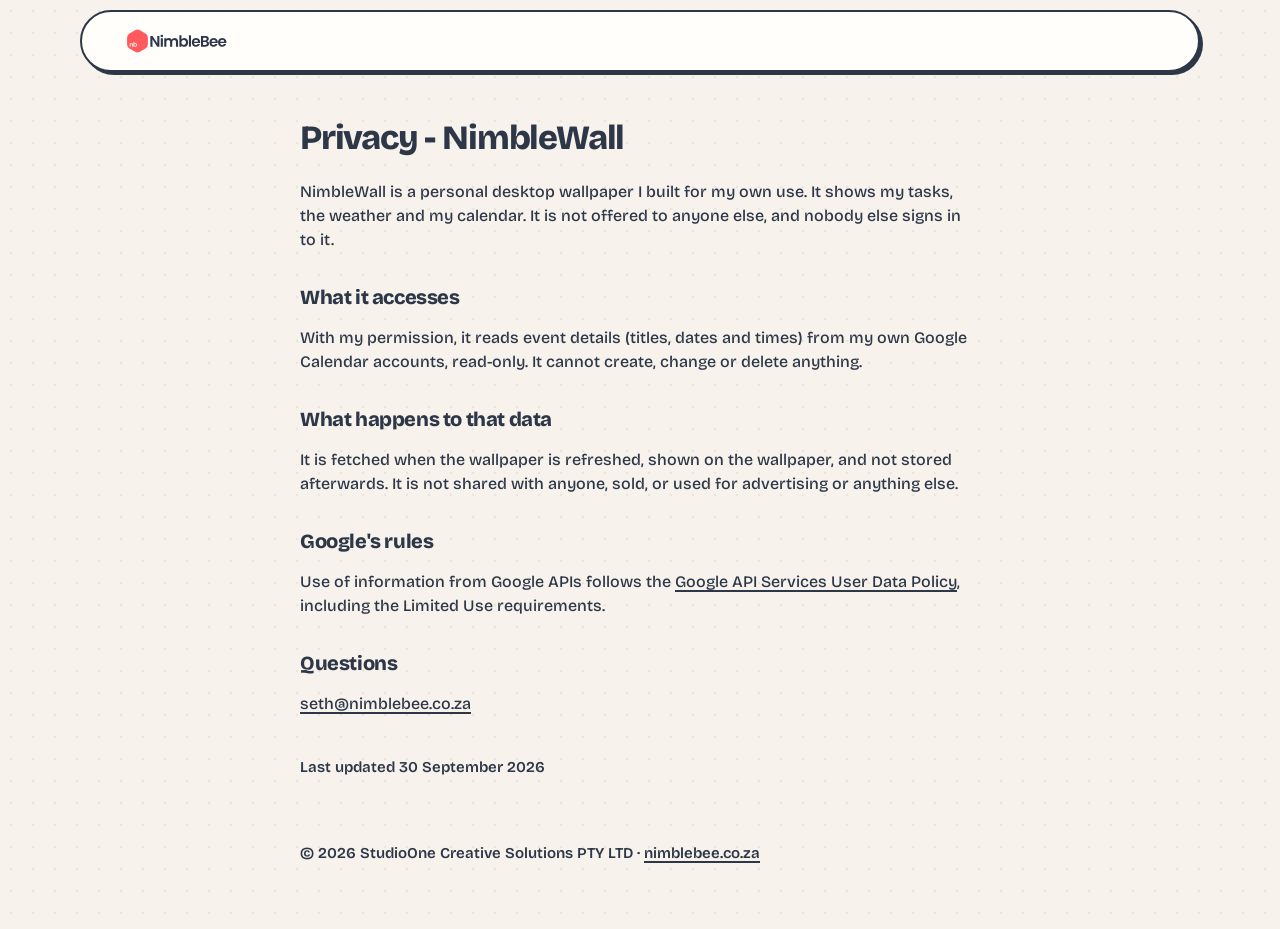
==== commit e23ef740: "Port 1: Sticker tokens, self-hosted Bricolage, nav and hero - Self-host Bricolage Grotesque 500, 600" ====
--- a/privacy.html
+++ b/privacy.html
@@ -1,29 +1,34 @@
 <!DOCTYPE html>
-<html lang="en">
+<html lang="en-ZA">
 <head>
-  <meta charset="UTF-8" />
-  <meta name="viewport" content="width=device-width, initial-scale=1.0" />
+  <meta charset="UTF-8">
+  <meta name="viewport" content="width=device-width, initial-scale=1">
   <title>Privacy - NimbleWall | NimbleBee</title>
-  <meta name="description" content="How NimbleWall, a personal desktop wallpaper, uses Google Calendar data." />
-  <meta name="robots" content="noindex" />
-  <link rel="preconnect" href="https://fonts.googleapis.com" />
-  <link rel="preconnect" href="https://fonts.gstatic.com" crossorigin />
-  <link href="https://fonts.googleapis.com/css2?family=Cormorant+Garamond:wght@300&family=Poppins:wght@300;400;500;600;700&display=swap" rel="stylesheet" />
-  <link rel="stylesheet" href="css/main.css" />
-  <link rel="icon" type="image/png" sizes="32x32" href="assets/favicon/favicon-32.png" />
+  <meta name="description" content="How NimbleWall, a personal desktop wallpaper, uses Google Calendar data.">
+  <meta name="robots" content="noindex">
+  <link rel="preload" href="assets/fonts/bricolage-grotesque-latin-500-normal.woff2" as="font" type="font/woff2" crossorigin>
+  <link rel="stylesheet" href="css/fonts.css">
+  <link rel="stylesheet" href="css/tokens.css">
+  <link rel="stylesheet" href="css/base.css">
+  <link rel="stylesheet" href="css/site.css">
+  <link rel="icon" type="image/png" sizes="32x32" href="assets/favicon/favicon-32.png">
   <style>
-    .policy { max-width: 680px; margin: 0 auto; padding: 6rem 0 5rem; }
-    .policy h1 { font-size: 2rem; font-weight: 600; margin: 0 0 1.5rem; }
-    .policy h2 { font-size: 1.05rem; font-weight: 600; margin: 2rem 0 0.4rem; }
-    .policy p { margin: 0 0 1rem; color: var(--fg-2-on-dark); }
-    .policy a { color: var(--coral); }
-    .policy .updated { color: var(--fg-3-on-dark); font-size: 0.9rem; margin-top: 2.5rem; }
+    .policy { max-width: 680px; margin: 0 auto; padding: 120px 0 40px; display: flex; flex-direction: column; gap: 16px; }
+    .policy h1 { margin: 0 0 8px; }
+    .policy h2 { font-size: 20px; line-height: 1.3; font-weight: 800; letter-spacing: -0.02em; margin: 16px 0 0; }
+    .policy .updated { font-size: 15px; font-weight: 600; margin-top: 24px; }
+    .foot { max-width: 680px; margin: 0 auto; padding: 24px 0 64px; font-size: 15px; font-weight: 600; }
   </style>
 </head>
 <body>
-  <main class="container">
+  <header class="nav">
+    <div class="navin">
+      <a class="brand" href="/"><img src="assets/logos/logomark-slim-sm.svg" alt="NimbleBee home" width="150" height="37.5"></a>
+    </div>
+  </header>
+  <main class="wrap">
     <article class="policy">
-      <h1>Privacy - NimbleWall</h1>
+      <h1 class="display-h3">Privacy - NimbleWall</h1>
 
       <p>NimbleWall is a personal desktop wallpaper I built for my own use. It shows my tasks, the weather and my calendar. It is not offered to anyone else, and nobody else signs in to it.</p>
 
@@ -41,13 +46,7 @@
 
       <p class="updated">Last updated 30 September 2026</p>
     </article>
+    <p class="foot">© 2026 StudioOne Creative Solutions PTY LTD · <a href="/">nimblebee.co.za</a></p>
   </main>
-
-  <footer>
-    <div class="container footer-inner">
-      <img src="assets/brand/logomark - light - trans.png" alt="NimbleBee" height="28" class="footer-logo" />
-      <p class="footer-copy">© 2026 StudioOne Creative Solutions PTY LTD · <a href="/" style="color:inherit">nimblebee.co.za</a></p>
-    </div>
-  </footer>
 </body>
 </html>
--- a/css/fonts.css
+++ b/css/fonts.css
@@ -0,0 +1,6 @@
+/* Bricolage Grotesque, self-hosted. SIL Open Font License 1.1 (assets/fonts/OFL.txt).
+   Three weights only (500 running text, 600 nav and small text, 800 display, buttons and labels), latin subset, woff2.
+   The fallback stack lives in --font-sans (tokens.css): system-ui, -apple-system, 'Segoe UI', sans-serif. */
+@font-face{font-family:'Bricolage Grotesque';font-style:normal;font-weight:500;font-display:swap;src:url(../assets/fonts/bricolage-grotesque-latin-500-normal.woff2) format('woff2');unicode-range:U+0000-00FF,U+0131,U+0152-0153,U+02BB-02BC,U+02C6,U+02DA,U+02DC,U+0304,U+0308,U+0329,U+2000-206F,U+20AC,U+2122,U+2191,U+2193,U+2212,U+2215,U+FEFF,U+FFFD}
+@font-face{font-family:'Bricolage Grotesque';font-style:normal;font-weight:600;font-display:swap;src:url(../assets/fonts/bricolage-grotesque-latin-600-normal.woff2) format('woff2');unicode-range:U+0000-00FF,U+0131,U+0152-0153,U+02BB-02BC,U+02C6,U+02DA,U+02DC,U+0304,U+0308,U+0329,U+2000-206F,U+20AC,U+2122,U+2191,U+2193,U+2212,U+2215,U+FEFF,U+FFFD}
+@font-face{font-family:'Bricolage Grotesque';font-style:normal;font-weight:800;font-display:swap;src:url(../assets/fonts/bricolage-grotesque-latin-800-normal.woff2) format('woff2');unicode-range:U+0000-00FF,U+0131,U+0152-0153,U+02BB-02BC,U+02C6,U+02DA,U+02DC,U+0304,U+0308,U+0329,U+2000-206F,U+20AC,U+2122,U+2191,U+2193,U+2212,U+2215,U+FEFF,U+FFFD}
--- a/css/tokens.css
+++ b/css/tokens.css
@@ -0,0 +1,37 @@
+/* NimbleBee Sticker design system — generated from tokens.json */
+:root{
+  --bg:#F7F3EC;
+  --paper:#FFFEFB;
+  --ink:#2D3748;
+  --mint:#BFE6D3;
+  --peach:#FFD9D2;
+  --pink:#FF8F93;
+  --cyan:#A5E6F0;
+  --butter:#FFE9A6;
+  --coral:#FF595E;
+  --ok:#10B981;
+  --sh-0:0 0 0 #2D3748;
+  --sh-sm:2px 2px 0 #2D3748;
+  --sh-md:3px 3px 0 #2D3748;
+  --sh-lg:5px 5px 0 #2D3748;
+  --sh-xl:6px 6px 0 #2D3748;
+  --r-pill:999px;
+  --r-card:28px;
+  --r-sm:8px;
+  --line:2px;
+  --line-dash:2px dashed rgba(45,55,72,0.22);
+  --focus-width:3px;
+  --focus-offset:3px;
+  --gut:clamp(16px,4vw,32px);
+  --ease:cubic-bezier(.34,1.4,.64,1);
+  --font-sans:'Bricolage Grotesque', system-ui, -apple-system, 'Segoe UI', sans-serif;
+}
+.display-h1{font-family:var(--font-sans);font-size:69px;line-height:0.98;font-weight:800;letter-spacing:-0.05em}
+.display-h2{font-family:var(--font-sans);font-size:56px;line-height:1.02;font-weight:800;letter-spacing:-0.04em}
+.display-h3{font-family:var(--font-sans);font-size:34px;line-height:1.05;font-weight:800;letter-spacing:-0.035em}
+.display-h4{font-family:var(--font-sans);font-size:30px;line-height:1.05;font-weight:800;letter-spacing:-0.03em}
+.text-large{font-family:var(--font-sans);font-size:20px;line-height:1.5;font-weight:500}
+.text-lead{font-family:var(--font-sans);font-size:18px;line-height:1.5;font-weight:500}
+.text-body{font-family:var(--font-sans);font-size:16px;line-height:1.5;font-weight:500}
+.text-small{font-family:var(--font-sans);font-size:15px;line-height:1.4;font-weight:600}
+.text-label{font-family:var(--font-sans);font-size:13px;line-height:1.3;font-weight:800;letter-spacing:0.06em}
--- a/css/base.css
+++ b/css/base.css
@@ -0,0 +1,126 @@
+/* NimbleBee Sticker design system v1: component styles, copied from design-system/v4-sticker/components/bundle.css.
+   Tokens come from tokens.css. Preview-only Google Fonts import and .motion-reduced block removed. */
+
+/* ---------- base ---------- */
+*{box-sizing:border-box}
+body{margin:0;background:var(--bg);color:var(--ink);font-family:var(--font-sans);font-size:16px;line-height:1.5;font-weight:500}
+/* page background dot grid: the one texture that stays from the Sticker export (22px grid, ink at about 7%) */
+body{background-image:radial-gradient(rgba(45,55,72,.07) 1.5px,transparent 1.6px);background-size:22px 22px}
+a{color:var(--ink);text-decoration-thickness:2px;text-underline-offset:3px}
+a:hover{color:var(--ink);text-decoration-color:var(--coral)}
+button{font:inherit;color:inherit}
+:focus-visible{outline:var(--focus-width) solid var(--ink);outline-offset:var(--focus-offset)}
+:where(:focus-visible){border-radius:var(--r-sm)}
+.sr{position:absolute;width:1px;height:1px;overflow:hidden;clip:rect(0 0 0 0);white-space:nowrap}
+.f-mint{--f:var(--mint)}.f-peach{--f:var(--peach)}.f-pink{--f:var(--pink)}.f-cyan{--f:var(--cyan)}.f-butter{--f:var(--butter)}.f-paper{--f:var(--paper)}.f-coral{--f:var(--coral)}.f-ok{--f:var(--ok)}
+.ic{display:inline-block;width:1em;height:1em;flex:none}
+.ic svg{width:100%;height:100%;display:block}
+
+/* ---------- display type: fluid versions of the type tokens ---------- */
+.display-h1{font-size:clamp(34px,calc((100vw - 32px)/8.9),60px)}
+@media(min-width:900px){.display-h1{font-size:clamp(46px,calc((min(100vw,1120px) - 88px)*.0674),69px)}}
+.display-h2{font-size:clamp(32px,5.6vw,56px)}
+.display-h3{font-size:clamp(28px,3vw,34px)}
+.display-h4{font-size:clamp(22px,3vw,30px)}
+.text-label{text-transform:uppercase}
+
+/* ---------- sticker hex (inline SVG sprite, one symbol per tier) ---------- */
+.hex{position:relative;display:inline-grid;place-items:center;flex:none;width:var(--hex-w,50px);height:var(--hex-h,54.8px);vertical-align:middle}
+.hex>svg{position:absolute;inset:0;width:100%;height:100%;overflow:visible}
+.hex.is-marker{--hex-sh-o:0}
+.hex .hc{position:relative;z-index:1;display:flex;flex-direction:column;align-items:center;gap:2px;text-align:center;line-height:1.1;font-weight:800;color:var(--ink)}
+.hex-15{--hex-w:15px;--hex-h:16.24px}
+.hex-26{--hex-w:26px;--hex-h:28.17px}
+.hex-36{--hex-w:36px;--hex-h:38.94px}
+.hex-50{--hex-w:50px;--hex-h:54.80px}
+.hex-76{--hex-w:76px;--hex-h:84.01px}
+.hex-110{--hex-w:110px;--hex-h:121.60px}
+.hex-150{--hex-w:150px;--hex-h:165.82px}
+.hex-50 .hc{font-size:20px}.hex-76 .hc{font-size:24px}.hex-110 .hc,.hex-150 .hc{font-size:34px}
+.hex-36 .hc .ic{font-size:18px}.hex-50 .hc .ic{font-size:24px}.hex-76 .hc .ic{font-size:34px}.hex-110 .hc .ic{font-size:48px}.hex-150 .hc .ic{font-size:64px}
+
+/* ---------- buttons ---------- */
+.btn{display:inline-flex;align-items:center;justify-content:center;gap:8px;min-height:48px;padding:0 24px;border:var(--line) solid var(--ink);border-radius:var(--r-pill);background:var(--pink);color:var(--ink);font-family:inherit;font-weight:800;font-size:16px;line-height:1.2;text-decoration:none;box-shadow:var(--sh-md);cursor:pointer;transition:transform 180ms var(--ease),box-shadow 180ms var(--ease);-webkit-tap-highlight-color:transparent}
+.btn:hover,.btn.is-hover{color:var(--ink);text-decoration:none;transform:translate(-2px,-2px) rotate(-1deg);box-shadow:var(--sh-lg)}
+.btn:active,.btn.is-active{transform:translate(3px,3px);box-shadow:var(--sh-0)}
+.btn.alt{background:var(--paper)}
+.btn.sm{min-height:44px;padding:0 18px;font-size:15px}
+.btn .ic{font-size:18px}
+.btn.icon{width:48px;padding:0}
+.btn.icon.sm{width:44px}
+.btn.icon .ic{font-size:20px}
+.btn:disabled,.btn[aria-disabled="true"]{opacity:.35;pointer-events:none;cursor:default}
+
+/* tab pill: the "Who it's for" picker (export .wpill) and the plain text tab (export .tab) */
+.tabpill{appearance:none;font:inherit;color:var(--ink);cursor:pointer;display:inline-flex;align-items:center;gap:10px;min-height:54px;padding:4px 20px 4px 8px;border:var(--line) solid var(--ink);border-radius:var(--r-pill);background:var(--paper);box-shadow:var(--sh-md);font-weight:800;font-size:16px;transition:transform 260ms var(--ease),box-shadow 260ms,background 260ms}
+.tabpill.plain{min-height:48px;padding:0 22px}
+.tabpill:hover,.tabpill.is-hover{transform:translate(-2px,-2px) rotate(-1deg)}
+.tabpill:active,.tabpill.is-active{transform:translate(2px,2px);box-shadow:var(--sh-0)}
+.tabpill[aria-selected="true"]{background:var(--f,var(--mint));rotate:-2deg;transform:translate(-1px,-3px);box-shadow:var(--sh-lg)}
+.tabpill:disabled{opacity:.35;pointer-events:none}
+
+/* ---------- eyebrow chip ---------- */
+.chip{display:inline-flex;align-items:center;gap:8px;padding:5px 13px;border:var(--line) solid var(--ink);border-radius:var(--r-pill);background:var(--f,var(--cyan));color:var(--ink);font-size:13px;font-weight:800;text-transform:uppercase;letter-spacing:.06em;line-height:1.3}
+
+/* ---------- sticker card ---------- */
+.card{position:relative;display:flex;flex-direction:column;gap:16px;padding:clamp(22px,3.5vw,40px);border:var(--line) solid var(--ink);border-radius:var(--r-card);background:var(--f,var(--paper));box-shadow:var(--sh-xl);color:var(--ink);font-size:18px;font-weight:500;min-width:0}
+.card .stk{position:absolute;right:-8px;top:-22px;rotate:6deg}
+a.card{text-decoration:none;transition:transform 260ms var(--ease)}
+a.card:hover,a.card.is-hover{transform:translate(-3px,-3px) rotate(-1deg)}
+.card .divider{border:0;border-top:var(--line-dash);margin:4px 0}
+.card .media{border:var(--line) solid var(--ink);border-radius:var(--r-sm);background:var(--paper);transition:opacity 300ms}
+.card.is-inactive .media{opacity:.45}
+
+/* ---------- nav ---------- */
+.nav{position:fixed;top:calc(env(safe-area-inset-top,0px) + 10px);left:0;right:0;z-index:40;padding-inline:var(--gut);pointer-events:none}
+.nav.is-static{position:relative;top:auto}
+.navin{pointer-events:auto;max-width:1120px;margin:0 auto;display:flex;align-items:center;justify-content:space-between;gap:12px;padding:7px 7px 7px 20px;border:var(--line) solid var(--ink);border-radius:var(--r-pill);background:var(--paper);box-shadow:var(--sh-md)}
+.brand{display:inline-flex;align-items:center;min-height:44px;text-decoration:none}
+.brand img{display:block;height:37.5px;width:auto}
+@media(max-width:369px){.brand img{height:30px}}
+.navl{display:none;gap:4px}
+.navl a{display:inline-flex;align-items:center;min-height:44px;padding:0 14px;border-radius:var(--r-pill);font-weight:600;font-size:15px;white-space:nowrap;text-decoration:none;transition:background 160ms,transform 200ms var(--ease)}
+.navl a:hover{background:var(--peach);transform:rotate(-2deg) scale(1.05)}
+.navr{display:flex;align-items:center;gap:8px}
+.burger{width:44px;height:44px;border:var(--line) solid var(--ink);border-radius:50%;background:transparent;color:var(--ink);cursor:pointer;display:grid;place-items:center;font-size:20px;padding:0}
+/* open state keeps the outline only; the icon swaps to an X */
+.menu{pointer-events:auto;max-width:1120px;margin:10px auto 0;display:flex;flex-direction:column;gap:8px;padding:14px;border:var(--line) solid var(--ink);border-radius:var(--r-card);background:var(--paper);box-shadow:var(--sh-md)}
+.menu[hidden]{display:none}
+.menu a{display:flex;align-items:center;min-height:48px;padding:0 16px;border-radius:var(--r-pill);font-weight:600;font-size:18px;text-decoration:none}
+.menu a:hover{background:var(--peach)}
+@media(min-width:960px){.navl{display:flex}.burger,.menu{display:none!important}}
+/* preview hooks: force one layout regardless of width */
+.nav[data-layout="desktop"] .navl{display:flex!important}
+.nav[data-layout="desktop"] .burger,.nav[data-layout="desktop"] .menu{display:none!important}
+.nav[data-layout="mobile"] .navl{display:none!important}
+.nav[data-layout="mobile"] .burger{display:grid!important}
+.nav[data-layout="mobile"] .menu:not([hidden]){display:flex!important}
+
+/* ---------- form (provisional) ---------- */
+.field{display:flex;flex-direction:column;gap:8px;min-width:0}
+.field-label{font-size:15px;font-weight:800;line-height:1.4}
+.input,.textarea{width:100%;font:inherit;font-size:16px;font-weight:500;line-height:1.5;color:var(--ink);background:var(--paper);border:var(--line) solid var(--ink);box-shadow:var(--sh-sm);transition:box-shadow 180ms var(--ease),background 200ms}
+.input{min-height:48px;padding:0 20px;border-radius:var(--r-pill)}
+.textarea{min-height:132px;padding:14px 20px;border-radius:var(--r-card);resize:vertical}
+.input::placeholder,.textarea::placeholder{color:rgba(45,55,72,.75);opacity:1}
+.input:hover,.textarea:hover{box-shadow:var(--sh-md)}
+.input:focus-visible,.textarea:focus-visible,.input.is-focus,.textarea.is-focus{outline:var(--focus-width) solid var(--ink);outline-offset:var(--focus-offset)}
+.field.is-error .input,.field.is-error .textarea,.input[aria-invalid="true"],.textarea[aria-invalid="true"]{background:var(--peach)}
+.field-error{display:flex;align-items:center;gap:8px;font-size:15px;font-weight:600;line-height:1.4}
+.field-error .hex{flex:none}
+
+/* ---------- entrance motion ---------- */
+.navin{animation:drop 600ms var(--ease) both}
+.rv.on{animation:pop 620ms var(--ease) both}
+.nbjs .rv:not(.on){opacity:0}
+@keyframes drop{from{opacity:0;transform:translateY(-30px)}}
+@keyframes pop{from{opacity:0;transform:translateY(24px) scale(.92)}}
+
+/* ---------- reduced motion ----------
+   The @media block is the production rule set. */
+@media (prefers-reduced-motion: reduce){
+  *,*::before,*::after{animation:none!important;transition:none!important;scroll-behavior:auto!important}
+  .nbjs .rv:not(.on){opacity:1}
+  .btn:hover,.btn.is-hover,.btn:active,.btn.is-active,.tabpill:not([aria-selected="true"]):hover,.tabpill:not([aria-selected="true"]).is-hover,.tabpill:not([aria-selected="true"]):active,.tabpill:not([aria-selected="true"]).is-active,a.card:hover,a.card.is-hover,.navl a:hover{transform:none}
+  html{scroll-behavior:auto}
+}
--- a/css/site.css
+++ b/css/site.css
@@ -0,0 +1,80 @@
+/* NimbleBee site layer: page-level rules on top of tokens.css and base.css.
+   Port 1 holds the page shell and the hero (kinetic headline, "I need..." bubble). Ports 2 and 3 add their sections below.
+   Values point at the design-system tokens; nothing is hard-coded from the mock-up. */
+
+/* ---------- page shell ---------- */
+html{scroll-behavior:smooth}
+body{overflow-x:clip}
+h1,h2,h3,h4,p,ol,ul{margin:0}
+h1,h2,h3{text-wrap:balance}
+p{text-wrap:pretty}
+.wrap{max-width:1120px;margin:0 auto;padding-inline:var(--gut)}
+section{scroll-margin-top:90px}
+[hidden]{display:none!important}
+/* nav: keep the logomark at its set height and the button on one line (the bar never squeezes the logo) */
+.brand{flex:none}
+.btn{white-space:nowrap}
+/* the design system steps the logo down to 30px under 370px; at 375px (iPhone) the burger then touches the bar's edge, so step down under 390px */
+@media(max-width:389px){.brand img{height:30px}}
+@keyframes bob{0%,100%{translate:0 0}50%{translate:0 -5px}}
+
+/* ---------- hero ---------- */
+.hero{padding-top:clamp(96px,14vw,128px);padding-bottom:40px}
+.hgrid{display:grid;gap:32px;align-items:center;grid-template-columns:minmax(0,1fr)}
+@media(min-width:900px){.hgrid{grid-template-columns:minmax(0,1.2fr) minmax(0,.8fr);gap:24px;align-items:start}.hgrid>.gcol{margin-top:calc(13px*1.3 + 14px + 22px)}}
+.htext{display:flex;flex-direction:column;gap:22px;min-width:0}
+.htext .chip{align-self:flex-start;rotate:-2deg;animation:pop 560ms var(--ease) both}
+.lede{font-size:clamp(18px,2.4vw,20px);line-height:1.5;font-weight:500;max-width:34em;animation:pop 560ms var(--ease) .5s both}
+.ctas{display:flex;flex-wrap:wrap;gap:14px;animation:pop 560ms var(--ease) .5s both}
+
+/* kinetic headline: the h1 uses .display-h1 for size, weight and tracking */
+.kin{margin:0}
+.kin .ln{display:block;white-space:nowrap;position:relative;isolation:isolate}
+.kin .ln+.ln{margin-top:.04em}
+.kin .wd{display:inline-block;white-space:nowrap}
+.kin .ch{display:inline-block;transition:transform 320ms var(--ease);animation:chin 640ms var(--ease) calc(var(--i)*38ms) backwards}
+.kin .ch:hover{transform:translateY(-.09em) rotate(-7deg) scale(1.08)}
+.hlw .sw .ch{animation:none}
+.hlw .sw.init .ch{animation:chin 640ms var(--ease) calc(var(--i)*38ms) backwards}
+@keyframes chin{from{opacity:0;transform:translateY(.55em) rotate(10deg) scale(.8)}}
+.hlw{position:relative;display:inline-block;vertical-align:baseline;white-space:nowrap}
+.hlw .mk{position:absolute;left:-.16em;width:calc(100% + .36em);bottom:-.04em;height:.7em;z-index:-1;overflow:visible;pointer-events:none;rotate:var(--mr,-1deg);transform-origin:left center}
+.mk path{fill:none;stroke:var(--hc,var(--mint));stroke-linecap:round;stroke-linejoin:round;stroke-dasharray:1;stroke-dashoffset:0}
+.mk .p1{stroke-width:var(--sw,34px)}
+.mk .p2{stroke-width:calc(var(--sw,34px)*.4);opacity:.9}
+.mk g{filter:url(#nb-dry)}
+.mk.draw .p1{animation:mkd 560ms cubic-bezier(.5,.08,.2,1) both}
+.mk.draw .p2{animation:mkd 300ms cubic-bezier(.4,.1,.3,1) 380ms both}
+.mk.draw{animation:mksq 220ms ease-out 520ms both}
+.mk.erase path{animation:mke 260ms cubic-bezier(.6,0,.9,.5) both}
+.mk.hid path{stroke-dashoffset:1}
+@keyframes mkd{from{stroke-dashoffset:1}to{stroke-dashoffset:0}}
+@keyframes mke{to{stroke-dashoffset:-1}}
+@keyframes mksq{40%{transform:scaleY(1.1)}}
+.hlw .sws{position:relative;z-index:1;display:inline-block}
+.hlw .sw{position:absolute;left:0;top:0;visibility:hidden;white-space:nowrap}
+.hlw .sw.on{position:relative;visibility:visible}
+.hlw .sw.out{visibility:visible;animation:swout 260ms cubic-bezier(.6,0,.9,.5) both}
+.hlw .sw.on:not(.init) .ch{animation:chin 560ms var(--ease) calc(var(--j)*34ms) backwards}
+@keyframes swout{to{opacity:0;transform:translateY(-.5em) rotate(-5deg)}}
+
+/* ---------- hero graphic: the "I need..." bubble ---------- */
+.gcol{min-width:0;display:flex;flex-direction:column;align-items:center;gap:12px}
+.gwrap{container-type:inline-size;position:relative;width:100%;max-width:440px;aspect-ratio:1/1;touch-action:pan-y;animation:pop 640ms var(--ease) .3s both}
+.bub{position:absolute;left:0;right:0;top:0;min-height:36cqw;padding:5cqw 6cqw;border:var(--line) solid var(--ink);border-radius:7cqw;background:var(--paper);box-shadow:var(--sh-lg);display:flex;align-items:center;transition:translate 400ms cubic-bezier(.2,.7,.3,1);cursor:pointer;text-align:left;font-family:inherit;color:inherit;width:100%}
+.bub::after{content:"";position:absolute;left:14cqw;bottom:-4.2cqw;width:7cqw;height:7cqw;background:var(--paper);border-right:var(--line) solid var(--ink);border-bottom:var(--line) solid var(--ink);rotate:45deg;border-radius:0 0 1.6cqw 0;box-shadow:4px 4px 0 var(--ink);clip-path:polygon(100% 0,100% 100%,0 100%)}
+.bub .t{font-size:max(19px,7cqw);font-weight:800;letter-spacing:-.035em;line-height:1.08;min-height:2.16em;display:block;margin:0}
+.bub .caret{display:inline-block;width:.09em;height:.95em;margin-left:.06em;background:var(--coral);vertical-align:-.1em;animation:blink 900ms steps(1) infinite}
+@keyframes blink{50%{opacity:0}}
+.bhint{position:absolute;right:0;top:41cqw;margin:0;font-size:max(13px,3.2cqw);font-weight:500;line-height:1.2;text-align:right}
+.tiles{position:absolute;left:0;right:0;bottom:0;top:49cqw;display:grid;grid-template-columns:repeat(3,minmax(0,1fr));grid-template-rows:repeat(2,minmax(0,1fr));gap:3.4cqw}
+.slot{position:relative;min-width:0;min-height:0}
+.slot::before{content:"";position:absolute;inset:0;border:var(--line-dash);border-radius:5cqw}
+
+/* paused: the hero pause control stops every animation on the page */
+.nb-paused *{animation-play-state:paused!important}
+
+/* ---------- reduced motion (page layer) ---------- */
+@media (prefers-reduced-motion: reduce){
+  .bub .caret{opacity:0}
+}
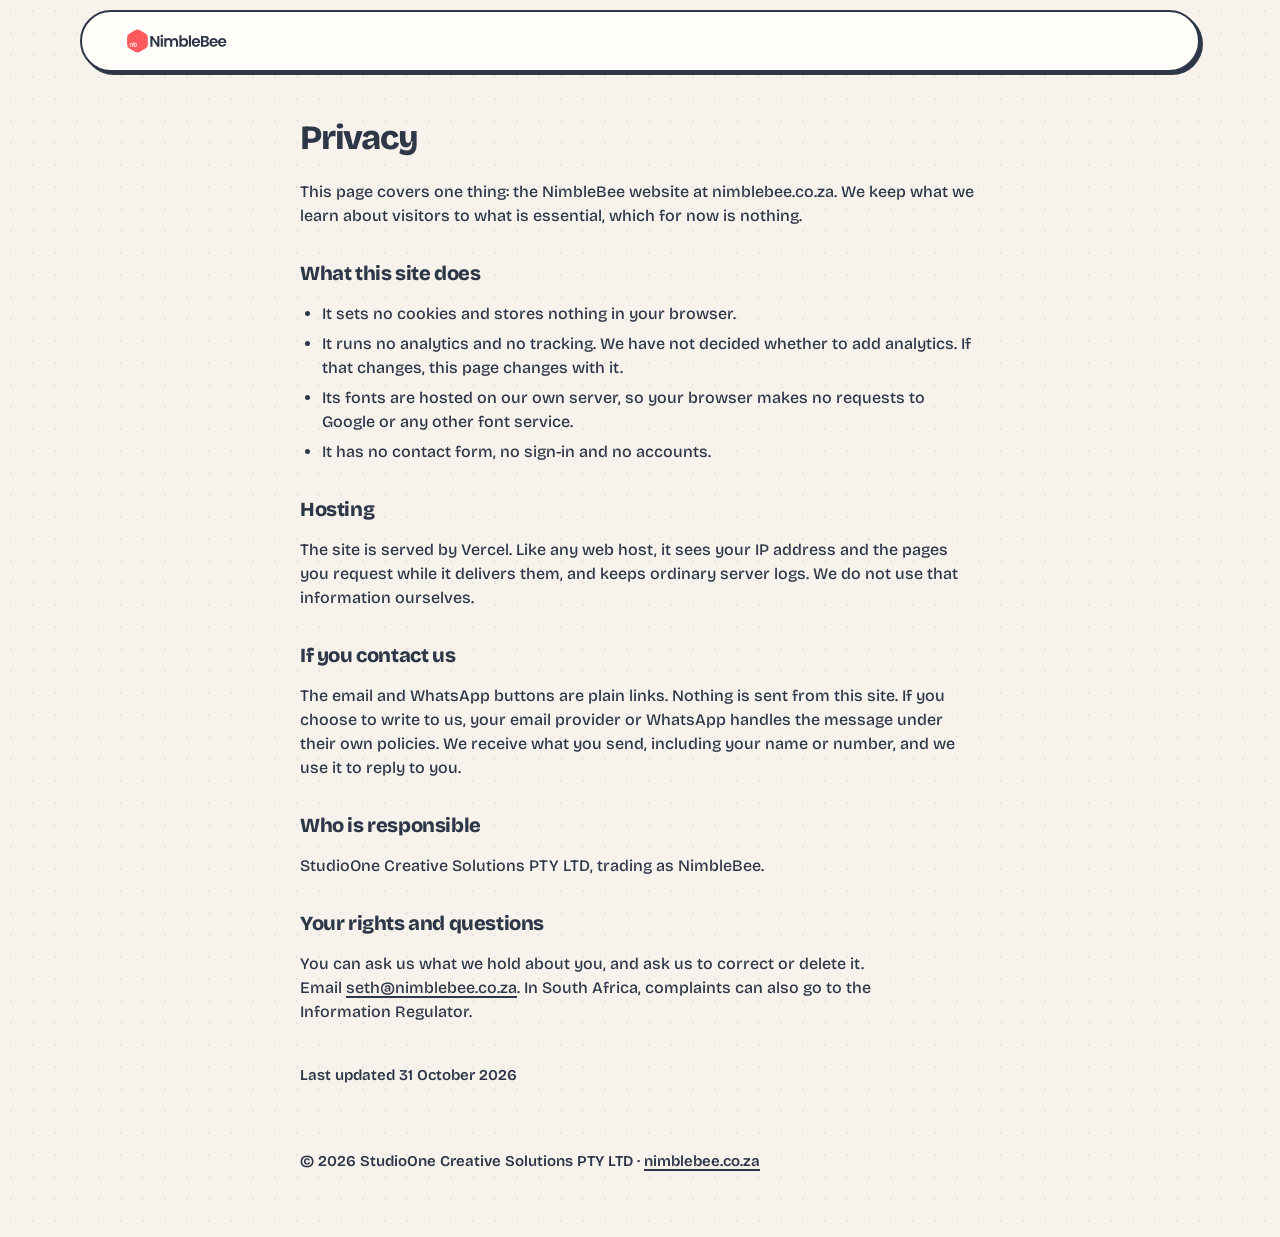
==== commit 5abeb3af: "Privacy: rewrite as a standalone page for nimblebee.co.za only Removes the NimbleWall Google Calenda" ====
--- a/privacy.html
+++ b/privacy.html
@@ -3,8 +3,8 @@
 <head>
   <meta charset="UTF-8">
   <meta name="viewport" content="width=device-width, initial-scale=1">
-  <title>Privacy - NimbleWall | NimbleBee</title>
-  <meta name="description" content="How NimbleWall, a personal desktop wallpaper, uses Google Calendar data.">
+  <title>Privacy | NimbleBee</title>
+  <meta name="description" content="What the NimbleBee website (nimblebee.co.za) does and does not do with visitor data.">
   <meta name="robots" content="noindex">
   <link rel="preload" href="assets/fonts/bricolage-grotesque-latin-500-normal.woff2" as="font" type="font/woff2" crossorigin>
   <link rel="stylesheet" href="css/fonts.css">
@@ -16,6 +16,7 @@
     .policy { max-width: 680px; margin: 0 auto; padding: 120px 0 40px; display: flex; flex-direction: column; gap: 16px; }
     .policy h1 { margin: 0 0 8px; }
     .policy h2 { font-size: 20px; line-height: 1.3; font-weight: 800; letter-spacing: -0.02em; margin: 16px 0 0; }
+    .policy ul { margin: 0; padding-left: 22px; display: flex; flex-direction: column; gap: 6px; }
     .policy .updated { font-size: 15px; font-weight: 600; margin-top: 24px; }
     .foot { max-width: 680px; margin: 0 auto; padding: 24px 0 64px; font-size: 15px; font-weight: 600; }
   </style>
@@ -28,23 +29,31 @@
   </header>
   <main class="wrap">
     <article class="policy">
-      <h1 class="display-h3">Privacy - NimbleWall</h1>
+      <h1 class="display-h3">Privacy</h1>
 
-      <p>NimbleWall is a personal desktop wallpaper I built for my own use. It shows my tasks, the weather and my calendar. It is not offered to anyone else, and nobody else signs in to it.</p>
+      <p>This page covers one thing: the NimbleBee website at nimblebee.co.za. We keep what we learn about visitors to what is essential, which for now is nothing.</p>
 
-      <h2>What it accesses</h2>
-      <p>With my permission, it reads event details (titles, dates and times) from my own Google Calendar accounts, read-only. It cannot create, change or delete anything.</p>
+      <h2>What this site does</h2>
+      <ul>
+        <li>It sets no cookies and stores nothing in your browser.</li>
+        <li>It runs no analytics and no tracking. We have not decided whether to add analytics. If that changes, this page changes with it.</li>
+        <li>Its fonts are hosted on our own server, so your browser makes no requests to Google or any other font service.</li>
+        <li>It has no contact form, no sign-in and no accounts.</li>
+      </ul>
 
-      <h2>What happens to that data</h2>
-      <p>It is fetched when the wallpaper is refreshed, shown on the wallpaper, and not stored afterwards. It is not shared with anyone, sold, or used for advertising or anything else.</p>
+      <h2>Hosting</h2>
+      <p>The site is served by Vercel. Like any web host, it sees your IP address and the pages you request while it delivers them, and keeps ordinary server logs. We do not use that information ourselves.</p>
 
-      <h2>Google's rules</h2>
-      <p>Use of information from Google APIs follows the <a href="https://developers.google.com/terms/api-services-user-data-policy" rel="noopener">Google API Services User Data Policy</a>, including the Limited Use requirements.</p>
+      <h2>If you contact us</h2>
+      <p>The email and WhatsApp buttons are plain links. Nothing is sent from this site. If you choose to write to us, your email provider or WhatsApp handles the message under their own policies. We receive what you send, including your name or number, and we use it to reply to you.</p>
 
-      <h2>Questions</h2>
-      <p><a href="mailto:seth@nimblebee.co.za">seth@nimblebee.co.za</a></p>
+      <h2>Who is responsible</h2>
+      <p>StudioOne Creative Solutions PTY LTD, trading as NimbleBee.</p>
 
-      <p class="updated">Last updated 30 September 2026</p>
+      <h2>Your rights and questions</h2>
+      <p>You can ask us what we hold about you, and ask us to correct or delete it. Email <a href="mailto:seth@nimblebee.co.za">seth@nimblebee.co.za</a>. In South Africa, complaints can also go to the Information Regulator.</p>
+
+      <p class="updated">Last updated 31 October 2026</p>
     </article>
     <p class="foot">© 2026 StudioOne Creative Solutions PTY LTD · <a href="/">nimblebee.co.za</a></p>
   </main>
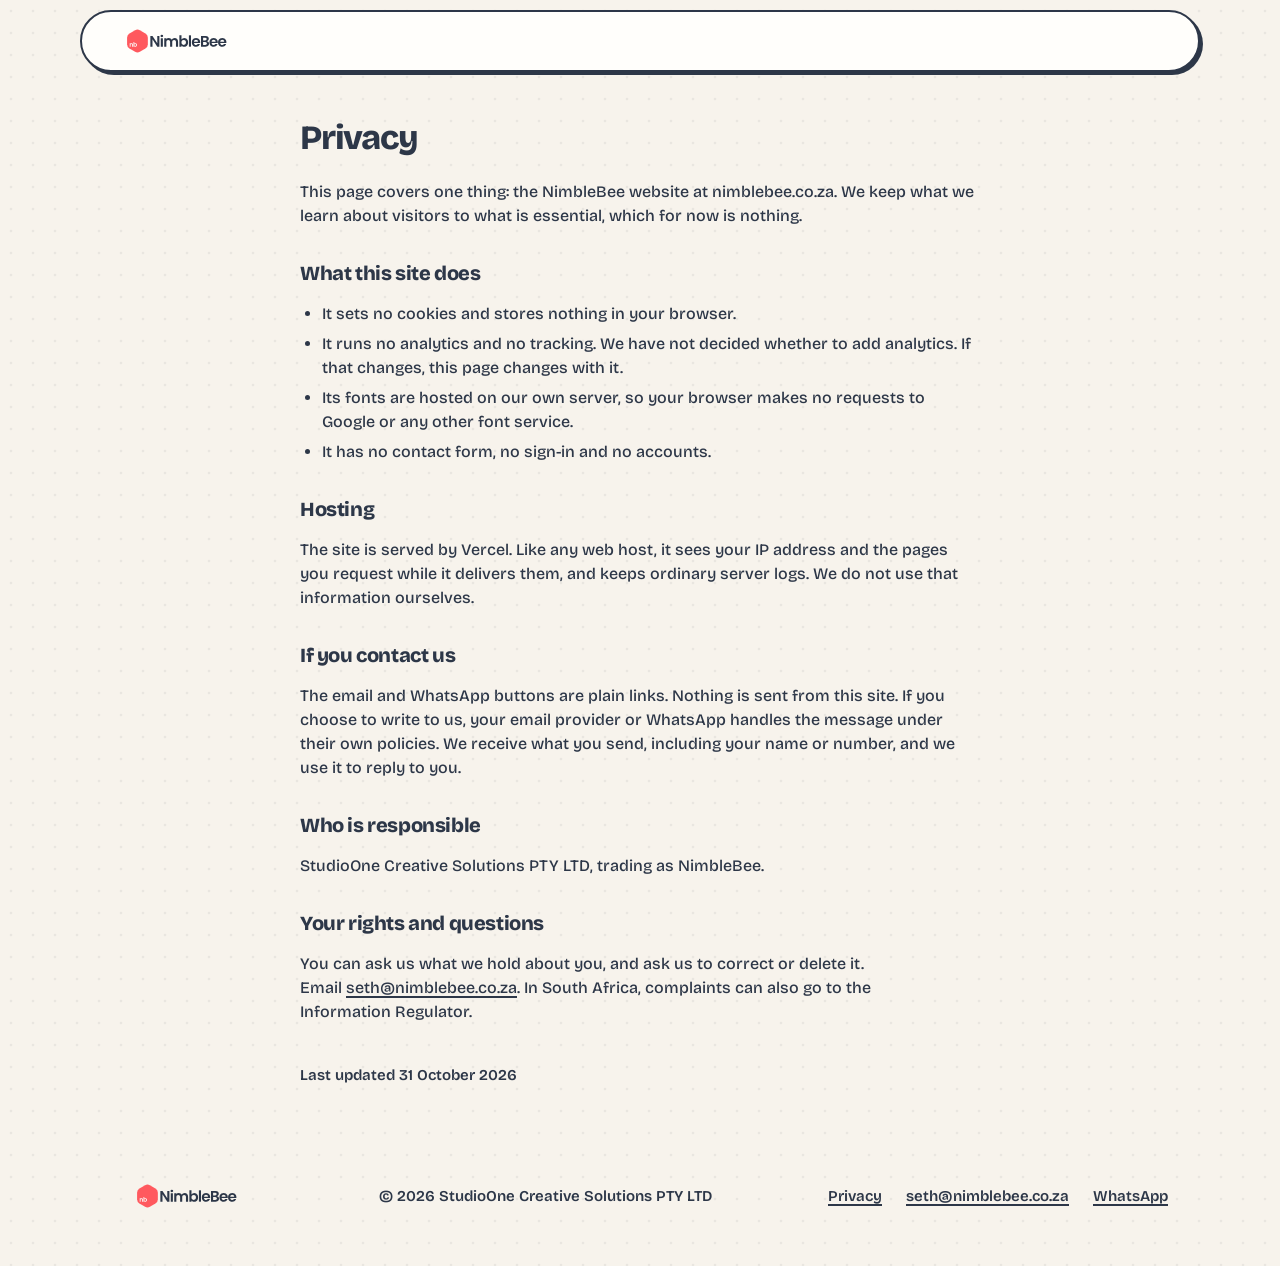
==== commit 17800488: "Footer: privacy link, email and WhatsApp, company line Shared by index.html and privacy.html. Email " ====
--- a/privacy.html
+++ b/privacy.html
@@ -18,7 +18,6 @@
     .policy h2 { font-size: 20px; line-height: 1.3; font-weight: 800; letter-spacing: -0.02em; margin: 16px 0 0; }
     .policy ul { margin: 0; padding-left: 22px; display: flex; flex-direction: column; gap: 6px; }
     .policy .updated { font-size: 15px; font-weight: 600; margin-top: 24px; }
-    .foot { max-width: 680px; margin: 0 auto; padding: 24px 0 64px; font-size: 15px; font-weight: 600; }
   </style>
 </head>
 <body>
@@ -55,7 +54,17 @@
 
       <p class="updated">Last updated 31 October 2026</p>
     </article>
-    <p class="foot">© 2026 StudioOne Creative Solutions PTY LTD · <a href="/">nimblebee.co.za</a></p>
   </main>
+<footer class="ft">
+  <div class="wrap ftin">
+    <a class="brand" href="/"><img src="assets/logos/logomark-slim-sm.svg" alt="NimbleBee home" width="150" height="37.5"></a>
+    <p class="ftco">© 2026 StudioOne Creative Solutions PTY LTD</p>
+    <nav class="ftl" aria-label="Footer">
+      <a href="privacy.html">Privacy</a>
+      <a href="mailto:seth@nimblebee.co.za">seth@nimblebee.co.za</a>
+      <a href="https://wa.me/27639344839" rel="noopener">WhatsApp</a>
+    </nav>
+  </div>
+</footer>
 </body>
 </html>
--- a/css/site.css
+++ b/css/site.css
@@ -78,3 +78,10 @@
 @media (prefers-reduced-motion: reduce){
   .bub .caret{opacity:0}
 }
+
+/* ---------- footer ---------- */
+.ft{padding-block:48px}
+.ftin{display:flex;flex-wrap:wrap;align-items:center;justify-content:space-between;gap:8px 32px}
+.ftco{font-size:15px;font-weight:600}
+.ftl{display:flex;flex-wrap:wrap;gap:0 24px}
+.ftl a{display:inline-flex;align-items:center;min-height:44px;font-size:15px;font-weight:600}
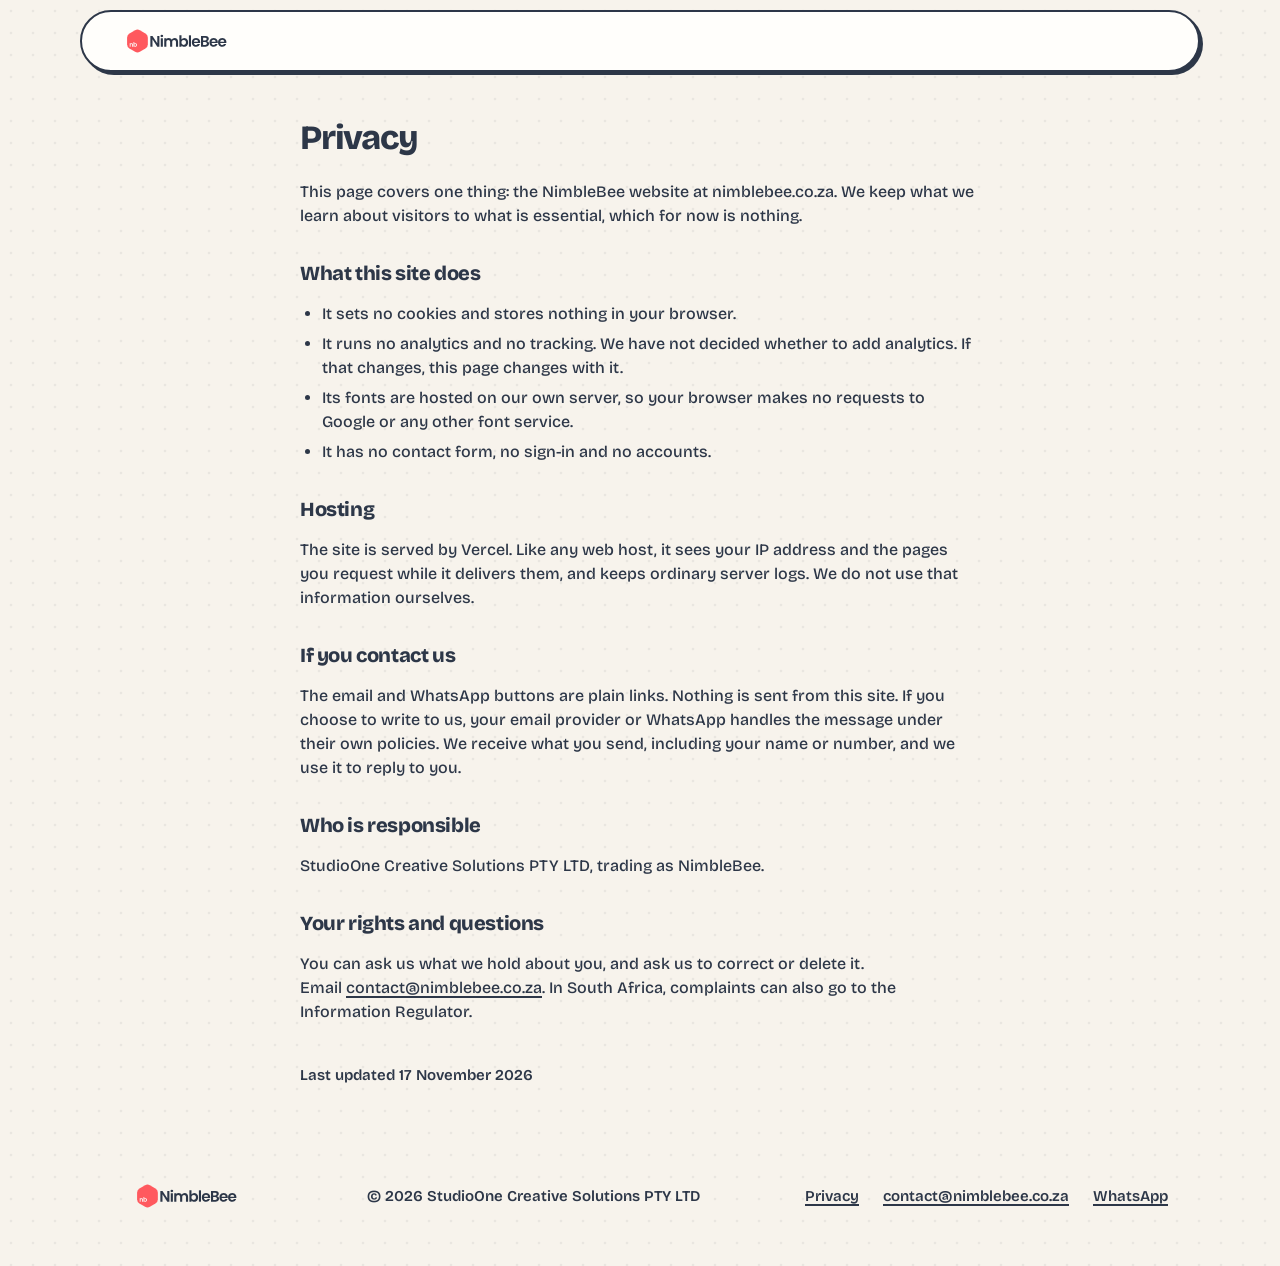
==== commit 9ae2d798: "Contact: swap seth@ to contact@nimblebee.co.za on the home page and privacy page, bump privacy date" ====
--- a/privacy.html
+++ b/privacy.html
@@ -5,7 +5,6 @@
   <meta name="viewport" content="width=device-width, initial-scale=1">
   <title>Privacy | NimbleBee</title>
   <meta name="description" content="What the NimbleBee website (nimblebee.co.za) does and does not do with visitor data.">
-  <meta name="robots" content="noindex">
   <link rel="preload" href="assets/fonts/bricolage-grotesque-latin-500-normal.woff2" as="font" type="font/woff2" crossorigin>
   <link rel="stylesheet" href="css/fonts.css">
   <link rel="stylesheet" href="css/tokens.css">
@@ -50,9 +49,9 @@
       <p>StudioOne Creative Solutions PTY LTD, trading as NimbleBee.</p>
 
       <h2>Your rights and questions</h2>
-      <p>You can ask us what we hold about you, and ask us to correct or delete it. Email <a href="mailto:seth@nimblebee.co.za">seth@nimblebee.co.za</a>. In South Africa, complaints can also go to the Information Regulator.</p>
+      <p>You can ask us what we hold about you, and ask us to correct or delete it. Email <a href="mailto:contact@nimblebee.co.za">contact@nimblebee.co.za</a>. In South Africa, complaints can also go to the Information Regulator.</p>
 
-      <p class="updated">Last updated 31 October 2026</p>
+      <p class="updated">Last updated 17 November 2026</p>
     </article>
   </main>
 <footer class="ft">
@@ -61,7 +60,7 @@
     <p class="ftco">© 2026 StudioOne Creative Solutions PTY LTD</p>
     <nav class="ftl" aria-label="Footer">
       <a href="privacy.html">Privacy</a>
-      <a href="mailto:seth@nimblebee.co.za">seth@nimblebee.co.za</a>
+      <a href="mailto:contact@nimblebee.co.za">contact@nimblebee.co.za</a>
       <a href="https://wa.me/27639344839" rel="noopener">WhatsApp</a>
     </nav>
   </div>
--- a/css/site.css
+++ b/css/site.css
@@ -16,6 +16,8 @@
 .btn{white-space:nowrap}
 /* the design system steps the logo down to 30px under 370px; at 375px (iPhone) the burger then touches the bar's edge, so step down under 390px */
 @media(max-width:389px){.brand img{height:30px}}
+/* 320px phones: the bar is 288px wide inside the gutter, so the logo, Let's talk and the burger need a tighter fit */
+@media(max-width:339px){.navin{padding-left:12px;gap:6px}.brand img{height:26px}.navr{gap:6px}}
 @keyframes bob{0%,100%{translate:0 0}50%{translate:0 -5px}}
 
 /* ---------- hero ---------- */
@@ -71,12 +73,31 @@
 .slot{position:relative;min-width:0;min-height:0}
 .slot::before{content:"";position:absolute;inset:0;border:var(--line-dash);border-radius:5cqw}
 
+/* hero on phones: more room above and between the eyebrow, headline and body; everything centred (desktop layout is unchanged) */
+@media(max-width:699px){
+  .hero{padding-top:128px}
+  .htext{align-items:center;text-align:center;gap:30px}
+  .htext .chip{align-self:center}
+  .lede{margin-inline:auto}
+  .htext .ctas{display:grid;grid-template-columns:1fr auto 1fr;justify-items:center;gap:0;width:100%}
+  .htext .ctas>.btn:not(.pausebtn){grid-column:2}
+  .htext .ctas>.pausebtn{grid-column:3;justify-self:end;align-self:center}
+}
+
+/* pause controls (hero and ticker): a small paper circle with the icon only; the label lives in aria-label. The ::after keeps a 44px touch target. */
+.btn.icon.sm.pausebtn{position:relative;width:36px;height:36px;min-height:36px;padding:0;border-radius:50%;background:var(--paper);align-self:center;flex:none}
+.btn.icon.sm.pausebtn .ic{font-size:16px}
+.pausebtn::after{content:"";position:absolute;inset:-4px}
+
+
 /* paused: the hero pause control stops every animation on the page */
 .nb-paused *{animation-play-state:paused!important}
+.nb-off,.nb-off *{animation-play-state:paused!important}
 
 /* ---------- reduced motion (page layer) ---------- */
 @media (prefers-reduced-motion: reduce){
   .bub .caret{opacity:0}
+  [data-pause],.tapebar{display:none}
 }
 
 /* ---------- footer ---------- */
@@ -85,3 +106,236 @@
 .ftco{font-size:15px;font-weight:600}
 .ftl{display:flex;flex-wrap:wrap;gap:0 24px}
 .ftl a{display:inline-flex;align-items:center;min-height:44px;font-size:15px;font-weight:600}
+
+/* ---------- sections: shared ---------- */
+.sec{padding-block:0}
+.sechead{display:flex;flex-direction:column;align-items:flex-start;gap:16px;margin-bottom:36px}
+.sep{display:flex;align-items:center;gap:14px;max-width:1120px;margin:clamp(48px,7vw,88px) auto;padding-inline:var(--gut)}
+.sep::before,.sep::after{content:"";flex:1;border-top:var(--line-dash)}
+.sep .hex{rotate:var(--r,0deg)}
+
+/* ---------- problem ---------- */
+.pgrid{display:grid;gap:32px;align-items:start}
+@media(min-width:900px){.pgrid{grid-template-columns:.9fr 1.1fr;gap:56px}}
+.ptext{display:flex;flex-direction:column;gap:20px;min-width:0}
+.ptext .chip{align-self:flex-start}
+.toggle{display:inline-flex;align-items:center;gap:14px;align-self:flex-start;min-height:56px;padding:6px 20px 6px 8px;border:var(--line) solid var(--ink);border-radius:var(--r-pill);background:var(--paper);box-shadow:var(--sh-md);font-weight:800;font-size:17px;cursor:pointer;transition:transform 180ms var(--ease),box-shadow 180ms var(--ease)}
+.toggle:hover{transform:translate(-2px,-2px);box-shadow:var(--sh-lg)}
+.toggle:active{transform:translate(2px,2px);box-shadow:var(--sh-0)}
+.knob{position:relative;display:block;width:60px;height:38px;border:var(--line) solid var(--ink);border-radius:var(--r-pill);background:color-mix(in srgb,var(--ink) 14%,var(--bg));transition:background 300ms;flex:none}
+.knob::after{content:"";box-sizing:border-box;position:absolute;top:-2px;left:-2px;width:38px;height:38px;border-radius:50%;border:var(--line) solid var(--ink);background:var(--pink);transition:transform 360ms var(--ease),background 300ms}
+.toggle[aria-pressed="true"] .knob{background:var(--mint)}
+.toggle[aria-pressed="true"] .knob::after{transform:translateX(22px);background:var(--ok)}
+.board{border:var(--line) dashed var(--ink);border-radius:var(--r-card);background:color-mix(in srgb,var(--paper) 60%,transparent);padding:clamp(18px,3vw,32px);display:flex;flex-direction:column;gap:22px;min-width:0}
+.mess{position:relative;display:grid;grid-template-columns:repeat(2,minmax(0,1fr));gap:30px 28px}
+@media(min-width:560px){.mess{grid-template-columns:repeat(3,minmax(0,1fr));gap:36px 40px}}
+/* the board's top edge is level with the H1 letters, not the section pill: pill 31px + 20px gap = 51px to the H1 box, plus about 10px to the cap top (measured at 56px type, 1280px wide) */
+@media(min-width:900px){.pgrid .board{margin-top:61px}}
+.note{display:flex;align-items:center;gap:10px;padding:14px 12px;border:var(--line) solid var(--ink);border-radius:16px;background:var(--f);box-shadow:var(--sh-md);font-weight:800;font-size:15px;line-height:1.2;min-height:68px;min-width:0;overflow-wrap:break-word;position:relative;z-index:1;rotate:var(--r);translate:var(--x) var(--y);transition:rotate 800ms var(--ease),translate 800ms var(--ease);animation:jig var(--jd,1s) ease-in-out var(--jl,0s) infinite}
+/* willpower state: every note sits well away from its tidy cell, in places that make the paths cross (percentages are of the note's own size), and keeps jiggling */
+/* jiggle durations: the 3 Nov values (.9 1.15 1 .85 1.2 .95 s) slowed 25% on 9 Nov (x1.33) and 25% again (x1.33) */
+.n1{--r:-11deg;--x:14%;--y:235%;--jd:1.6s;--jl:0s}.n2{--r:9deg;--x:-8%;--y:110%;--jd:2.04s;--jl:-.3s}.n3{--r:7deg;--x:85%;--y:125%;--jd:1.77s;--jl:-.6s}.n4{--r:-8deg;--x:-40%;--y:-115%;--jd:1.51s;--jl:-.2s}.n5{--r:10deg;--x:24%;--y:-235%;--jd:2.13s;--jl:-.7s}.n6{--r:-12deg;--x:-90%;--y:-125%;--jd:1.69s;--jl:-.45s}
+@media(min-width:560px){
+  .n1{--r:-10deg;--x:195%;--y:110%}.n2{--r:8deg;--x:10%;--y:118%}.n3{--r:-7deg;--x:-205%;--y:135%}.n4{--r:9deg;--x:210%;--y:-115%}.n5{--r:-9deg;--x:-12%;--y:-122%}.n6{--r:11deg;--x:-200%;--y:-128%}
+}
+/* sideways travel is 50% wider than before (3, -4, 2 px became 4.5, -6, 3 px); up and down and the rotation are unchanged */
+@keyframes jig{0%,100%{transform:translate(0,0) rotate(0)}20%{transform:translate(4.5px,-4px) rotate(2deg)}45%{transform:translate(-6px,2px) rotate(-2.5deg)}70%{transform:translate(3px,4px) rotate(1.5deg)}}
+.lf{display:none}
+.board.tidy .lb{display:none}
+.board.tidy .lf{display:inline}
+.board.tidy .note{rotate:0deg;translate:0 0;animation:none}
+/* connection lines: built by js/problem.js, drawn in the fixed state only */
+.links{position:absolute;inset:0;width:100%;height:100%;overflow:visible;pointer-events:none;z-index:0}
+/* timings are 50% faster than first built (retract 260, draw 520, start 750 + 70 per line) */
+.links line{stroke:var(--ink);stroke-width:2;stroke-dasharray:1;stroke-dashoffset:1;transition:stroke-dashoffset 173ms var(--ease)}
+.board.tidy .links line{stroke-dashoffset:0;transition:stroke-dashoffset 347ms var(--ease) calc(500ms + var(--i,0)*47ms)}
+/* travelling dots: pastel, with a 1px outline (the system's usual line is 2px; the dots are too small for that) */
+.dot{stroke:var(--ink);stroke-width:1}
+.dot.d0{fill:var(--pink)}
+.dot.d1{fill:var(--cyan)}
+/* caption: "Willpower." sits on the tile edge; in the fixed state the tick hex takes that spot and the text moves 92px (hex 76 + 16) */
+/* "Willpower." and "A system." share one line: the big text is centred on the 84px tick hex in both states (hex top = verdict top), and "Connected by NimbleBee" hangs below it */
+.verdict{--fs:clamp(28px,5vw,44px);position:relative;min-height:90px}
+.cap{min-width:0;padding-top:calc((84px - var(--fs))/2)}
+.board.tidy .cap{padding-left:92px}
+.verdict .sub{display:none;margin:3px 0 0;font-size:14px;font-weight:600;line-height:1.2;color:color-mix(in srgb,var(--ink) 72%,var(--bg))}
+.board.tidy .verdict .sub{display:block}
+.verdict .big{font-size:var(--fs);font-weight:800;letter-spacing:-.04em;line-height:1}
+.verdict .b{display:none}
+.board.tidy .verdict .a{display:none}
+.board.tidy .verdict .b{display:inline-block}
+.sys{position:absolute;left:0;top:0;opacity:0;scale:.3;transition:opacity 300ms,scale 600ms var(--ease)}
+.sys .ic{font-size:34px}
+.board.tidy .sys{opacity:1;scale:1;transition-delay:.2s}
+/* emphasis marks, copied from the design system (nimblebee/design-system/v4-sticker/components/bundle.css): the highlighter (butter) and the squiggle (cyan).
+   Only the default fills are here; add the .f-* squiggle fills and .hl-hero when something needs them. */
+.hl{--hl-fill:var(--f,var(--butter));padding:0 .14em;margin:0 -.14em;color:var(--ink);background-color:transparent;background-image:linear-gradient(100deg,transparent 0 .1em,var(--hl-fill) .1em calc(100% - .1em),transparent calc(100% - .1em));background-repeat:no-repeat;background-size:100% .62em;background-position:0 86%;-webkit-box-decoration-break:clone;box-decoration-break:clone;-webkit-print-color-adjust:exact;print-color-adjust:exact}
+.squiggle{--sq-w:clamp(12px,.9em,28px);--sq:url("data:image/svg+xml,%3Csvg xmlns='http://www.w3.org/2000/svg' viewBox='0 0 16 7'%3E%3Cpath d='M-8 3.5Q-4 6.5 0 3.5T8 3.5T16 3.5T24 3.5' fill='none' stroke='%23A5E6F0' stroke-width='3.3' stroke-linecap='round'/%3E%3C/svg%3E");padding-bottom:.15em;background-image:var(--sq);background-repeat:repeat-x;background-size:var(--sq-w) calc(var(--sq-w) * .4375);background-position:0 100%;-webkit-box-decoration-break:clone;box-decoration-break:clone;-webkit-print-color-adjust:exact;print-color-adjust:exact}
+/* the marked words in the Problem copy are bold (Seth, 10 Nov); the design system marks are not bold by default */
+.ptext .hl,.ptext .squiggle{font-weight:800}
+@media (forced-colors:active){
+  .hl{background:none;text-decoration:underline;text-decoration-thickness:.18em;text-underline-offset:.12em}
+  .squiggle{background:none;padding-bottom:0;text-decoration:underline wavy;text-decoration-thickness:.12em;text-underline-offset:.2em}
+}
+@media (prefers-reduced-motion: reduce){
+  .board .note,.sys,.knob,.knob::after{transition:none}
+  .board .note{animation:none}
+  .links line,.board.tidy .links line{transition:none}
+}
+
+/* ---------- offers ---------- */
+.ogrid{display:grid;gap:36px;grid-template-columns:minmax(0,1fr)}
+@media(min-width:760px){.ogrid{grid-template-columns:repeat(2,minmax(0,1fr));gap:40px}}
+.ohead{display:flex;align-items:flex-start;justify-content:space-between;gap:12px}
+.ogrid .card p{margin:0}
+.ogrid .card .btn{align-self:flex-start;margin-top:auto}
+.soon{margin-top:44px;font-size:18px;max-width:48em}
+.soon p{margin:0 0 6px}
+.soon ul{margin:0;padding-left:1.1em}
+.soon li{margin:2px 0;text-wrap:pretty}
+.also{display:flex;flex-wrap:wrap;align-items:center;gap:10px 12px;margin-top:20px}
+.also .lbl{margin:0;font-size:18px;font-weight:800}
+.also .more{margin:0;font-size:18px}
+.chiprow{display:contents;list-style:none;margin:0;padding:0}
+
+/* ---------- who it's for ---------- */
+/* stacked (under 900px): text first, honeycomb centred underneath; heading and lead centred, the chip stays left with 24px below it */
+.whogrid{display:grid;gap:32px;align-items:center;grid-template-columns:minmax(0,1fr)}
+.whotext{display:flex;flex-direction:column;align-items:flex-start;gap:16px;min-width:0}
+.whotext .chip{margin-bottom:8px}
+.whotext h2,.whotext .text-lead{align-self:stretch;text-align:center}
+.whotext .text-lead{max-width:30em;margin-inline:auto}
+.whoart{display:flex;flex-direction:column;align-items:center;gap:20px;min-width:0}
+.whoart .lbl{margin:0;font-size:16px;font-weight:800}
+/* honeycomb: three 150px content hexes, pointy-top, one above two. Rows are offset by half a hex and spaced at centre distance x 0.866, so the hexes interlock with a 12px gap. */
+.comb{--g:12px;list-style:none;margin:0;padding:0;position:relative;flex:none;width:calc(2*150px + var(--g) + 6px);height:calc(165.82px + (150px + var(--g))*.866 + 6px)}
+.comb .hex{position:absolute}
+.comb .c1{left:calc((150px + var(--g))/2);top:0}
+.comb .c2{left:0;top:calc((150px + var(--g))*.866)}
+.comb .c3{left:calc(150px + var(--g));top:calc((150px + var(--g))*.866)}
+.comb .hc{gap:8px}
+.comb .hc .ic{font-size:55px}
+.comb .hc .text-label{white-space:nowrap}
+/* 320px phones: the honeycomb (318px) is wider than the 288px inside the gutter, so step it down a notch (outlines scale with it, by about 10%) */
+@media(max-width:344px){.comb{transform:scale(.9);transform-origin:50% 0;margin-bottom:-31px}}
+@media(min-width:900px){
+  .whogrid{grid-template-columns:minmax(0,1fr) auto;column-gap:64px}
+  .whotext .chip{margin-bottom:0}
+  .whotext h2,.whotext .text-lead{align-self:auto;text-align:left}
+  .whotext .text-lead{margin-inline:0}
+}
+
+/* ---------- contact ---------- */
+.cta{position:relative;overflow:hidden;border:var(--line) solid var(--ink);border-radius:var(--r-card);background:var(--peach);box-shadow:var(--sh-xl);padding:clamp(32px,7vw,80px) clamp(22px,5vw,64px);display:flex;flex-direction:column;gap:22px;align-items:center;text-align:center}
+.cta>*{position:relative}
+.cta h2{max-width:11em}
+.cta p{max-width:30em}
+.cta .ctas{animation:none;align-items:center;justify-content:center}
+.deco{position:absolute!important;pointer-events:none;animation:bob 5s ease-in-out infinite}
+.deco.d1{right:5%;top:8%;rotate:12deg}
+.deco.d2{right:24%;bottom:-6%;rotate:-8deg;animation-delay:-1.5s}
+.deco.d3{right:2%;bottom:12%;rotate:20deg;animation-delay:-3s}
+.deco.d4{right:30%;top:-4%;rotate:-14deg;animation-delay:-2s}
+@media(max-width:699px){.deco{opacity:.55}.deco.d1{display:none}}
+
+/* ---------- proof ---------- */
+.pcards{display:grid;gap:36px;grid-template-columns:minmax(0,1fr)}
+@media(min-width:760px){.pcards{grid-template-columns:repeat(3,minmax(0,1fr));gap:28px}}
+.pcards .card p{margin:0}
+.pcards .ohead{flex-wrap:wrap}
+@media(min-width:760px) and (max-width:1060px){.pcards .chip{font-size:11.5px;letter-spacing:.04em;padding-inline:10px}}
+/* flip cards: the front is the card, the back plays the showreel. Both faces share one grid cell so the card keeps one height. */
+.flip{display:grid;perspective:1400px;min-width:0}
+.flip-in{display:grid;grid-template-columns:minmax(0,1fr);transform-style:preserve-3d;transition:transform 640ms var(--ease)}
+.flip.open .flip-in{transform:rotateY(180deg)}
+.face{grid-area:1/1;backface-visibility:hidden;-webkit-backface-visibility:hidden}
+.face.back{transform:rotateY(180deg);justify-content:center;visibility:hidden}
+.nbjs .face.back{visibility:visible}
+.flipbtn{display:none;align-self:flex-start;margin-top:auto}
+.nbjs .flipbtn{display:inline-flex}
+.vid{display:block;width:100%;aspect-ratio:4/3;object-fit:cover;background:var(--ink)}
+.vbar{display:flex;align-items:center;gap:12px}
+.vbar .vback{margin-left:auto}
+@media (prefers-reduced-motion: reduce){.flip-in{transition:none}}
+.stats{display:grid;gap:20px;margin-top:44px;grid-template-columns:minmax(0,1fr);grid-auto-rows:1fr}
+@media(min-width:640px){.stats{grid-template-columns:repeat(2,minmax(0,1fr))}}
+.card.stat{gap:2px;padding:20px 18px 16px;border-radius:22px;box-shadow:var(--sh-lg)}
+.stat .n{font-size:clamp(36px,6vw,60px);font-weight:800;letter-spacing:-.05em;line-height:1}
+.stat .l{font-size:16px;font-weight:600}
+
+/* tool ticker */
+.tapewrap{overflow:hidden;padding-block:26px 30px;margin-top:42px}
+.tape{background:var(--ink);color:var(--paper);rotate:-1.4deg;margin-inline:-3%;border-block:var(--line) solid var(--ink);overflow:hidden}
+.tape .track{display:flex;width:max-content;animation:slide var(--tape-dur,110s) linear infinite}
+.tape:hover .track,.tape:focus-within .track,.tape.stop .track{animation-play-state:paused}
+.tape :focus-visible{outline-color:var(--paper)}
+.tape .item{display:inline-flex;align-items:center;gap:16px;padding:10px 16px 10px 0;font-weight:800;font-size:clamp(14px,2.25vw,19.5px);letter-spacing:-.02em;white-space:nowrap}
+.tape .item a,.tape .item a:hover{color:var(--pink);text-decoration:none}
+.tapebar{display:flex;justify-content:flex-end;margin-top:6px}
+.tapehead{display:flex;flex-direction:column;gap:6px;margin-bottom:30px}
+.tapeline{font-size:16px;font-weight:600;max-width:60ch}
+@keyframes slide{to{transform:translateX(-50%)}}
+@media (pointer:coarse) and (prefers-reduced-motion: no-preference){
+  .tape{overflow-x:auto;overscroll-behavior-x:contain;scrollbar-width:none}
+  .tape::-webkit-scrollbar{display:none}
+  .tape .track{animation:none}
+}
+@media (prefers-reduced-motion: reduce){
+  /* nothing moves, so the ticker becomes a wrapped list: every tool and the contact link stay reachable */
+  .tapebar{display:none}
+  .tape .track{width:auto;flex-wrap:wrap;justify-content:center;padding:8px 16px}
+  .tape .item[aria-hidden="true"],.tape .item.lead-mid{display:none}
+  .tape .item{padding-right:0;gap:12px}
+  .tape .item+.item{margin-left:16px}
+}
+
+/* ---------- how it works ---------- */
+/* Six stops: Before, Listen, Plan, Set up, Hand over, After. The pinned layout needs a wide, tall window; everything else swipes. */
+.hw{padding:0}
+.hwtop{display:flex;flex-direction:column;gap:28px;margin-bottom:26px}
+.hwtop .chip{align-self:flex-start}
+.hwtabs{display:flex;flex-wrap:wrap;gap:12px;align-items:center}
+.cue{font-size:14px;font-weight:500;line-height:1.2;padding:0 4px}
+.cue.d{display:none}
+.slides{display:flex;gap:20px;overflow-x:auto;scroll-snap-type:x mandatory;padding:6px var(--gut) 18px;margin-inline:calc(var(--gut)*-1);scrollbar-width:none}
+.slides::-webkit-scrollbar{display:none}
+.slide{flex:0 0 min(88%,520px);scroll-snap-align:center;display:grid;gap:22px;align-content:start;min-width:0}
+.sc.card{gap:12px}
+.sc h3{line-height:1}
+.sc p{margin:0}
+.vis{display:none}
+.hwbar{display:none}
+.hwdots{display:flex;gap:10px;justify-content:center;padding-bottom:40px}
+.hwdots i{width:12px;height:12px;border-radius:50%;border:var(--line) solid var(--ink);background:var(--paper);transition:background 200ms}
+.hwdots i.on{background:var(--pink)}
+@media(min-width:900px) and (min-height:560px){
+  .cue.m{display:none}.cue.d{display:inline-block}
+  .hwdots{display:none}
+  /* the stuck box is only as tall as its content; JS sets --hwh (its height) and --hwt (its top) so the content sits in the middle of the window.
+     The pin is the box plus the scroll distance, so there is no empty band before it sticks or after it lets go. */
+  .hwpin{position:relative;height:calc(var(--hwh,420px) + 330svh)}
+  .hwstick{position:sticky;top:var(--hwt,110px)}
+  .hwtop{margin-bottom:18px}
+  .slides{display:grid;overflow:visible;padding:0;margin:0;scroll-snap-type:none}
+  .slide{grid-area:1/1;flex:none;grid-template-columns:1fr .7fr;gap:36px;align-items:center;align-content:center;opacity:0;visibility:hidden;transform:translateY(28px) scale(.98);transition:opacity 420ms,transform 560ms var(--ease),visibility 0s .42s}
+  .slide.on{opacity:1;visibility:visible;transform:none;transition-delay:0s}
+  .vis{display:block;position:relative;height:240px}
+  .vis .hex{position:absolute}
+  .vis .hex:nth-child(1){left:18%;top:0;rotate:-6deg}
+  .vis .hex:nth-child(2){left:54%;top:34%;rotate:8deg}
+  .vis .hex:nth-child(3){left:6%;top:62%;rotate:-12deg}
+  .hwbar{display:block;height:10px;border:var(--line) solid var(--ink);border-radius:var(--r-pill);background:var(--paper);overflow:hidden;margin-top:22px}
+  .hwbar i{display:block;height:100%;background:var(--pink);border-right:var(--line) solid var(--ink);transform-origin:left;transform:scaleX(0)}
+}
+/* reduced motion, any width: all six cards stacked and readable, nothing pinned, swiped or animated */
+@media(prefers-reduced-motion:reduce){
+  .hwpin{height:auto!important}.hwstick{position:static!important}
+  .slides{display:flex;flex-direction:column;gap:40px;overflow:visible;scroll-snap-type:none;padding:0;margin:0}
+  .slide{flex:none;opacity:1!important;visibility:visible!important;transform:none!important;transition:none!important}
+  .slide{scroll-snap-align:none}
+  .hwtabs .tabpill,.cue,.hwbar,.hwdots{display:none!important}
+}
+@media(prefers-reduced-motion:reduce) and (min-width:900px) and (min-height:560px){
+  .slides{gap:56px}
+  .slide{grid-template-columns:1fr .7fr}
+}
